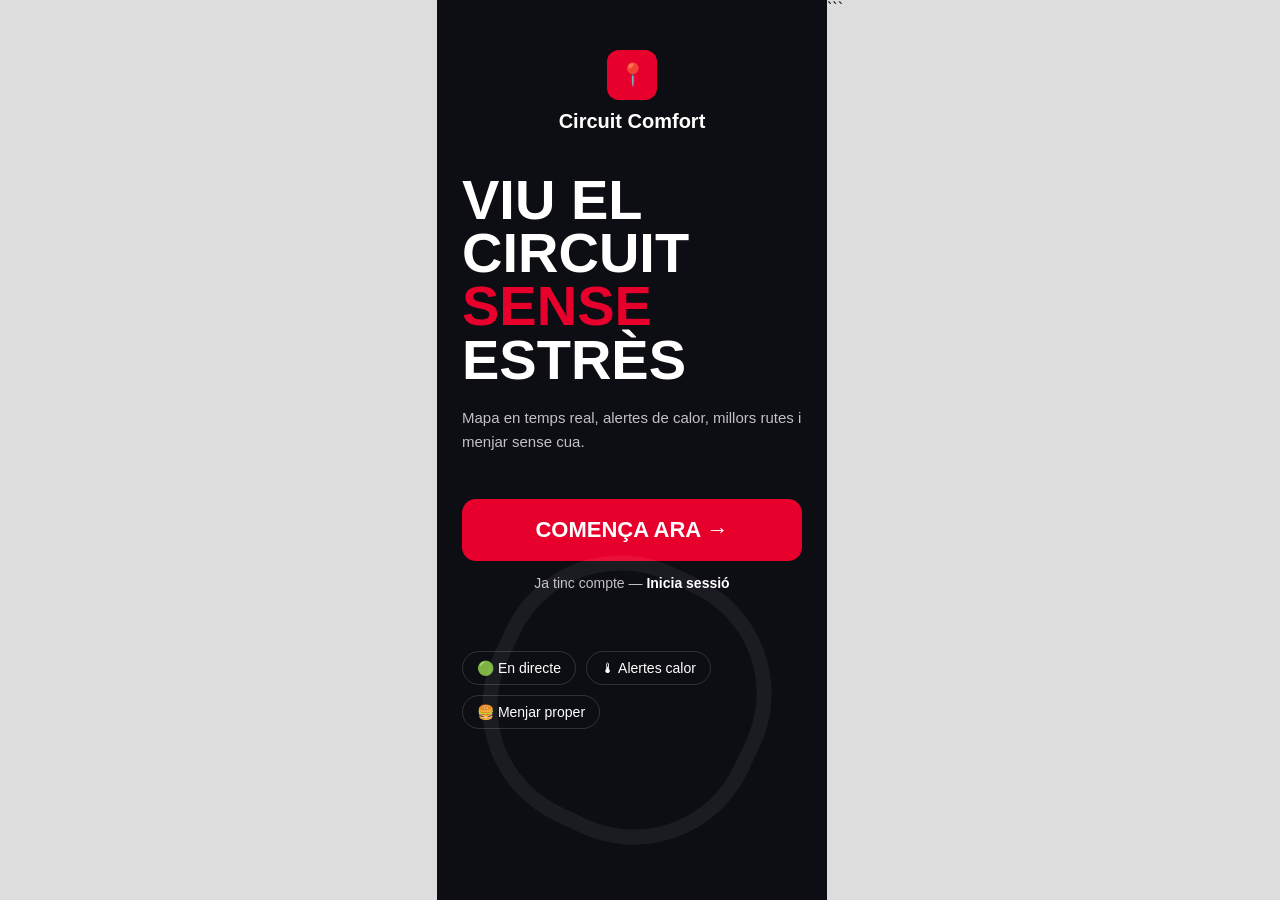
==== index.html @ 2b1215e1 "Estructura de carpetes" ====
<!DOCTYPE html>
<html lang="ca">
<head>
<meta charset="UTF-8">
<meta name="viewport" content="width=device-width, initial-scale=1.0">
<title>Circuit Comfort</title>
<link rel="stylesheet" href="css/style.css">
</head>

<body>

<main class="mobile-frame">

<div class="track-shape"></div>

<header class="top-brand">
    <div class="brand-icon">📍</div>
    <h1 class="brand-name">Circuit Comfort</h1>
</header>

<section class="hero">
    <h2 class="hero-title">
        VIU EL <br>
        CIRCUIT <br>
        <span>SENSE</span><br>
        ESTRÈS
    </h2>

    <p class="hero-subtitle">
        Mapa en temps real, alertes de calor,
        millors rutes i menjar sense cua.
    </p>
</section>

<section class="cta-area">
    <button id="startButton" class="cta-button">
        COMENÇA ARA →
    </button>

    <p class="login-text">
        Ja tinc compte —
        <a href="pages/login.html">Inicia sessió</a>
    </p>
</section>

<section class="chips">
    <div class="chip">🟢 En directe</div>
    <div class="chip">🌡 Alertes calor</div>
    <div class="chip">🍔 Menjar proper</div>
</section>

</main>

<script src="js/main.js"></script>
</body>
</html>
```
---- css/style.css ----
:root{
    --black:#0D0D14;
    --red:#E8002D;
    --white:#FFFFFF;
    --gray:rgba(255,255,255,.75);
}

*{
    margin:0;
    padding:0;
    box-sizing:border-box;
}

body{
    font-family:Arial, Helvetica, sans-serif;
    background:#ddd;
    display:flex;
    justify-content:center;
}

.mobile-frame{
    width:390px;
    min-height:100vh;
    background:var(--black);
    color:var(--white);
    padding:30px 25px;
    position:relative;
    overflow:hidden;
}

.track-shape{
    position:absolute;
    width:280px;
    height:280px;
    border:15px solid rgba(255,255,255,.06);
    border-radius:45%;
    bottom:60px;
    left:50px;
    transform:rotate(25deg);
}

.top-brand{
    text-align:center;
    margin-top:20px;
}

.brand-icon{
    width:50px;
    height:50px;
    margin:auto;
    border-radius:12px;
    background:var(--red);
    display:flex;
    align-items:center;
    justify-content:center;
    font-size:22px;
}

.brand-name{
    margin-top:10px;
    font-size:20px;
    font-weight:bold;
}

.hero{
    margin-top:40px;
}

.hero-title{
    font-size:56px;
    font-weight:900;
    line-height:.95;
}

.hero-title span{
    color:var(--red);
}

.hero-subtitle{
    margin-top:20px;
    color:var(--gray);
    line-height:1.6;
    font-size:15px;
}

.cta-area{
    margin-top:45px;
}

.cta-button{
    width:100%;
    padding:18px;
    border:none;
    border-radius:14px;
    background:var(--red);
    color:var(--white);
    font-size:22px;
    font-weight:bold;
    cursor:pointer;
}

.login-text{
    text-align:center;
    margin-top:14px;
    font-size:14px;
    color:var(--gray);
}

.login-text a{
    color:var(--white);
    text-decoration:none;
    font-weight:bold;
}

.chips{
    margin-top:60px;
    display:flex;
    flex-wrap:wrap;
    gap:10px;
}

.chip{
    border:1px solid rgba(255,255,255,.15);
    padding:8px 14px;
    border-radius:30px;
    font-size:14px;
}

.input{ 
    width:100%; 
    padding:15px; 
    border:none; 
    border-radius:12px; 
    background:#1a1a24; 
    color:white; 
    font-size:15px; }
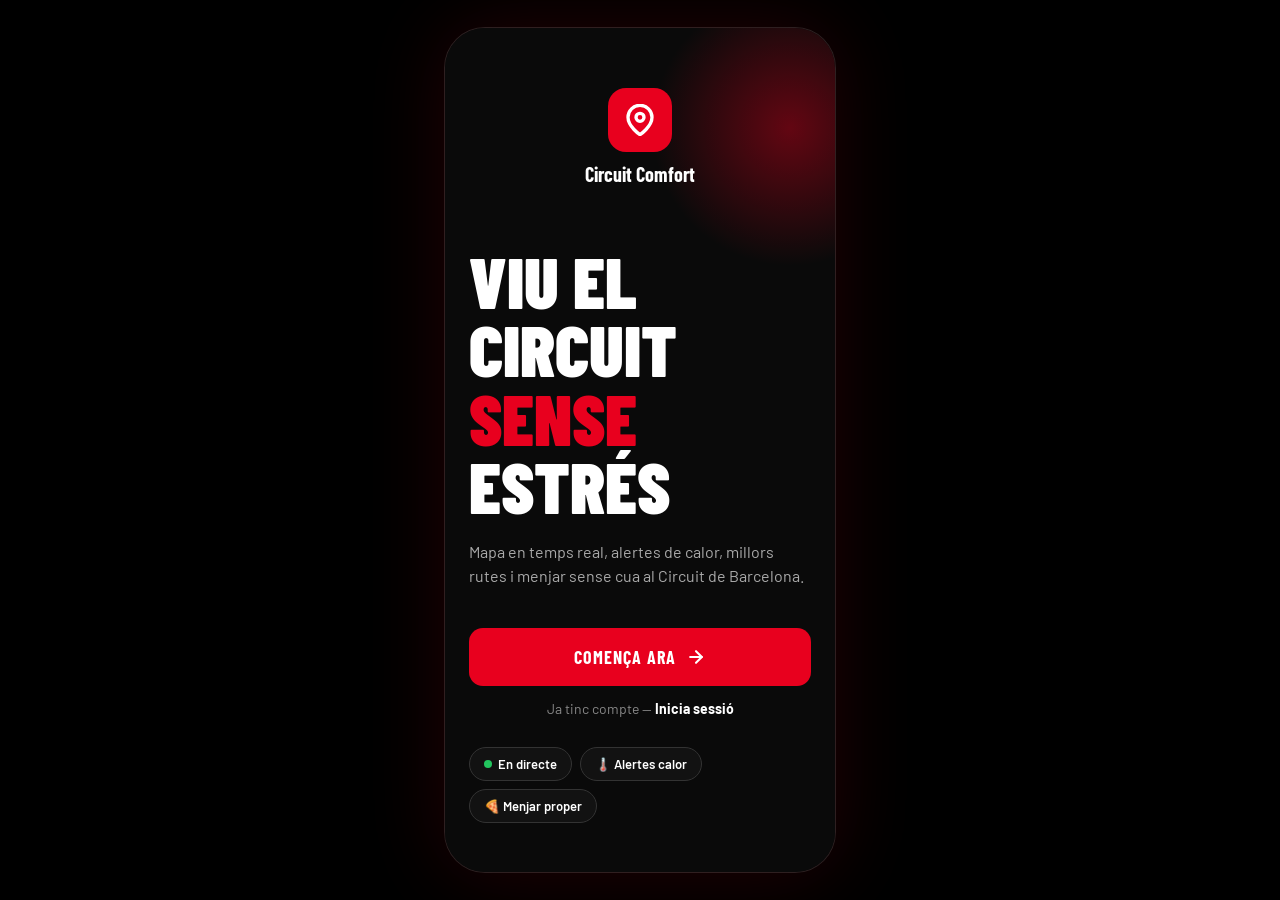
==== commit ff5ce199: "treball mitj fet" ====
--- a/index.html
+++ b/index.html
@@ -2,56 +2,1386 @@
 <html lang="ca">
 <head>
 <meta charset="UTF-8">
-<meta name="viewport" content="width=device-width, initial-scale=1.0">
+<meta name="viewport" content="width=device-width, initial-scale=1.0, maximum-scale=1.0">
 <title>Circuit Comfort</title>
-<link rel="stylesheet" href="css/style.css">
+<link href="https://fonts.googleapis.com/css2?family=Barlow+Condensed:wght@400;700;900&family=Barlow:wght@400;500;600;700&display=swap" rel="stylesheet">
+<style>
+  :root {
+    --red: #E8001E;
+    --red-dark: #B50018;
+    --bg: #0A0A0A;
+    --bg2: #111111;
+    --bg3: #1A1A1A;
+    --bg4: #222222;
+    --text: #FFFFFF;
+    --text-muted: #888888;
+    --text-dim: #555;
+    --green: #22C55E;
+    --orange: #F97316;
+    --yellow: #EAB308;
+    --border: #2A2A2A;
+  }
+
+  * { margin: 0; padding: 0; box-sizing: border-box; -webkit-tap-highlight-color: transparent; }
+
+  body {
+    background: #000;
+    font-family: 'Barlow', sans-serif;
+    color: var(--text);
+    min-height: 100vh;
+    display: flex;
+    justify-content: center;
+    align-items: center;
+  }
+
+  .phone {
+    width: 390px;
+    height: 844px;
+    background: var(--bg);
+    position: relative;
+    overflow: hidden;
+    border-radius: 40px;
+    box-shadow: 0 0 80px rgba(232,0,30,0.15), 0 0 0 1px #222;
+  }
+
+  /* SCREENS */
+  .screen {
+    position: absolute;
+    inset: 0;
+    overflow-y: auto;
+    overflow-x: hidden;
+    display: none;
+    flex-direction: column;
+    scrollbar-width: none;
+    -ms-overflow-style: none;
+  }
+  .screen::-webkit-scrollbar { display: none; }
+  .screen.active { display: flex; }
+
+  /* GLOW BG */
+  .glow-bg {
+    position: absolute;
+    top: -100px;
+    left: 50%;
+    transform: translateX(-50%);
+    width: 300px;
+    height: 300px;
+    background: radial-gradient(circle, rgba(232,0,30,0.35) 0%, transparent 70%);
+    pointer-events: none;
+    z-index: 0;
+  }
+
+  /* BOTTOM NAV */
+  .bottom-nav {
+    position: absolute;
+    bottom: 0;
+    left: 0;
+    right: 0;
+    height: 72px;
+    background: #111;
+    border-top: 1px solid var(--border);
+    display: flex;
+    align-items: center;
+    justify-content: space-around;
+    padding-bottom: 8px;
+    z-index: 100;
+  }
+
+  .nav-item {
+    display: flex;
+    flex-direction: column;
+    align-items: center;
+    gap: 4px;
+    cursor: pointer;
+    opacity: 0.5;
+    transition: opacity 0.2s;
+    padding: 8px 12px;
+    border: none;
+    background: none;
+    color: var(--text);
+  }
+  .nav-item.active { opacity: 1; color: var(--red); }
+  .nav-item span { font-size: 10px; font-weight: 600; letter-spacing: 0.5px; text-transform: uppercase; }
+  .nav-item svg { width: 22px; height: 22px; }
+
+  /* LOGO */
+  .logo-bar {
+    display: flex;
+    align-items: center;
+    gap: 10px;
+    padding: 20px 20px 10px;
+    position: relative;
+    z-index: 1;
+  }
+  .logo-icon {
+    width: 42px;
+    height: 42px;
+    background: var(--red);
+    border-radius: 12px;
+    display: flex;
+    align-items: center;
+    justify-content: center;
+    flex-shrink: 0;
+  }
+  .logo-text { font-family: 'Barlow Condensed', sans-serif; font-size: 22px; font-weight: 700; }
+
+  /* BUTTONS */
+  .btn-primary {
+    width: 100%;
+    padding: 18px;
+    background: var(--red);
+    color: white;
+    border: none;
+    border-radius: 14px;
+    font-family: 'Barlow Condensed', sans-serif;
+    font-size: 18px;
+    font-weight: 700;
+    letter-spacing: 1px;
+    cursor: pointer;
+    display: flex;
+    align-items: center;
+    justify-content: center;
+    gap: 10px;
+    transition: background 0.2s, transform 0.1s;
+  }
+  .btn-primary:active { background: var(--red-dark); transform: scale(0.98); }
+
+  .btn-secondary {
+    width: 100%;
+    padding: 16px;
+    background: transparent;
+    color: white;
+    border: 1.5px solid #333;
+    border-radius: 14px;
+    font-family: 'Barlow Condensed', sans-serif;
+    font-size: 18px;
+    font-weight: 700;
+    letter-spacing: 1px;
+    cursor: pointer;
+    transition: border-color 0.2s;
+  }
+
+  .btn-outline-red {
+    padding: 12px 20px;
+    background: transparent;
+    color: var(--red);
+    border: 1.5px solid var(--red);
+    border-radius: 30px;
+    font-size: 13px;
+    font-weight: 700;
+    letter-spacing: 0.5px;
+    cursor: pointer;
+    text-transform: uppercase;
+  }
+
+  /* INPUTS */
+  .input-group { margin-bottom: 14px; }
+  .input-label { font-size: 11px; font-weight: 600; color: var(--text-muted); letter-spacing: 1px; text-transform: uppercase; margin-bottom: 6px; }
+  .input-field {
+    width: 100%;
+    padding: 14px 16px;
+    background: var(--bg3);
+    border: 1.5px solid var(--border);
+    border-radius: 12px;
+    color: white;
+    font-size: 16px;
+    font-family: 'Barlow', sans-serif;
+    outline: none;
+    transition: border-color 0.2s;
+  }
+  .input-field:focus { border-color: var(--red); }
+
+  /* CARDS */
+  .card {
+    background: var(--bg3);
+    border-radius: 16px;
+    padding: 16px;
+    border: 1px solid var(--border);
+  }
+
+  /* =====================================
+     SCREEN 1 - LANDING
+  ===================================== */
+  #s1 { background: var(--bg); }
+  #s1 .glow-bg { background: radial-gradient(circle, rgba(232,0,30,0.4) 0%, transparent 65%); top: -50px; }
+
+  .s1-logo {
+    width: 64px;
+    height: 64px;
+    background: var(--red);
+    border-radius: 18px;
+    display: flex;
+    align-items: center;
+    justify-content: center;
+    margin: 0 auto 10px;
+  }
+  .s1-brand { font-family: 'Barlow Condensed', sans-serif; font-size: 20px; font-weight: 700; text-align: center; margin-bottom: 40px; }
+
+  .s1-hero {
+    padding: 0 24px;
+    position: relative;
+    z-index: 1;
+  }
+  .s1-headline {
+    font-family: 'Barlow Condensed', sans-serif;
+    font-size: 72px;
+    font-weight: 900;
+    line-height: 0.95;
+    text-transform: uppercase;
+    margin-bottom: 20px;
+  }
+  .s1-headline .accent { color: var(--red); }
+  .s1-sub { font-size: 16px; color: #aaa; line-height: 1.5; margin-bottom: 40px; }
+
+  .s1-cta { padding: 0 24px 30px; position: relative; z-index: 1; }
+  .s1-login { text-align: center; margin-top: 14px; color: #888; font-size: 14px; }
+  .s1-login span { color: white; font-weight: 700; cursor: pointer; }
+
+  .s1-chips { display: flex; gap: 8px; flex-wrap: wrap; padding: 0 24px 30px; position: relative; z-index: 1; }
+  .chip {
+    padding: 8px 14px;
+    border: 1.5px solid #333;
+    border-radius: 30px;
+    font-size: 13px;
+    font-weight: 600;
+    display: flex;
+    align-items: center;
+    gap: 6px;
+    cursor: pointer;
+    transition: border-color 0.2s;
+    background: rgba(255,255,255,0.03);
+  }
+  .chip .dot { width: 8px; height: 8px; border-radius: 50%; background: var(--green); }
+
+  .s1-top { display: flex; flex-direction: column; align-items: center; padding: 60px 24px 20px; position: relative; z-index: 1; }
+
+  /* =====================================
+     SCREEN 2 - LOGIN
+  ===================================== */
+  #s2 .section-label {
+    font-size: 11px;
+    letter-spacing: 2px;
+    font-weight: 600;
+    color: var(--text-muted);
+    text-transform: uppercase;
+    margin-bottom: 8px;
+  }
+  .s2-content {
+    padding: 30px 24px;
+    flex: 1;
+    position: relative;
+    z-index: 1;
+    display: flex;
+    flex-direction: column;
+    justify-content: center;
+  }
+  .s2-title { font-family: 'Barlow Condensed', sans-serif; font-size: 40px; font-weight: 900; margin-bottom: 30px; }
+
+  /* =====================================
+     SCREEN 3 - REGISTRO
+  ===================================== */
+  .s3-content { padding: 20px 24px; flex: 1; position: relative; z-index: 1; }
+  .s3-title { font-family: 'Barlow Condensed', sans-serif; font-size: 38px; font-weight: 900; line-height: 1; margin-bottom: 4px; }
+  .s3-sub { color: #888; font-size: 14px; margin-bottom: 24px; }
+
+  .role-selector { display: flex; gap: 8px; margin-bottom: 24px; overflow-x: auto; padding-bottom: 4px; }
+  .role-chip {
+    padding: 8px 16px;
+    border: 1.5px solid #333;
+    border-radius: 30px;
+    font-size: 13px;
+    font-weight: 700;
+    white-space: nowrap;
+    cursor: pointer;
+    transition: all 0.2s;
+    background: transparent;
+    color: white;
+  }
+  .role-chip.active { background: var(--red); border-color: var(--red); }
+
+  /* =====================================
+     SCREEN 4 - CIRCUIT MAP
+  ===================================== */
+  .main-content { padding: 16px 16px 80px; flex: 1; position: relative; z-index: 1; }
+
+  .search-row { display: flex; gap: 8px; margin-bottom: 16px; }
+  .search-input {
+    flex: 1;
+    padding: 12px 16px;
+    background: var(--bg3);
+    border: 1.5px solid var(--border);
+    border-radius: 12px;
+    color: white;
+    font-size: 15px;
+    font-family: 'Barlow', sans-serif;
+    outline: none;
+  }
+  .btn-go {
+    padding: 12px 20px;
+    background: var(--red);
+    color: white;
+    border: none;
+    border-radius: 12px;
+    font-family: 'Barlow Condensed', sans-serif;
+    font-size: 16px;
+    font-weight: 700;
+    letter-spacing: 1px;
+    cursor: pointer;
+  }
+
+  /* MAP SVG */
+  .map-container {
+    background: #0D1117;
+    border-radius: 16px;
+    padding: 16px;
+    margin-bottom: 12px;
+    border: 1px solid var(--border);
+    position: relative;
+    overflow: hidden;
+  }
+
+  .filter-row { display: flex; gap: 8px; margin-bottom: 14px; overflow-x: auto; padding-bottom: 4px; }
+  .filter-chip {
+    padding: 8px 14px;
+    border: 1.5px solid #333;
+    border-radius: 30px;
+    font-size: 12px;
+    font-weight: 700;
+    white-space: nowrap;
+    cursor: pointer;
+    transition: all 0.2s;
+    background: transparent;
+    color: white;
+    display: flex;
+    align-items: center;
+    gap: 5px;
+  }
+  .filter-chip.active { background: var(--red); border-color: var(--red); }
+
+  .stats-row { display: grid; grid-template-columns: 1fr 1fr 1fr; gap: 8px; margin-bottom: 14px; }
+  .stat-card {
+    background: var(--bg3);
+    border: 1px solid var(--border);
+    border-radius: 14px;
+    padding: 14px 12px;
+  }
+  .stat-label { font-size: 10px; font-weight: 700; letter-spacing: 1px; color: #666; text-transform: uppercase; margin-bottom: 4px; }
+  .stat-value { font-family: 'Barlow Condensed', sans-serif; font-size: 28px; font-weight: 900; }
+  .stat-value.red { color: var(--red); }
+
+  .route-card {
+    background: var(--bg3);
+    border: 1px solid var(--border);
+    border-radius: 16px;
+    padding: 16px;
+    margin-bottom: 10px;
+  }
+  .route-label { font-size: 11px; font-weight: 700; color: var(--red); letter-spacing: 1px; text-transform: uppercase; margin-bottom: 6px; }
+  .route-time { font-family: 'Barlow Condensed', sans-serif; font-size: 36px; font-weight: 900; }
+  .route-time span { font-size: 18px; font-weight: 400; color: #aaa; }
+  .route-meta { display: flex; gap: 20px; margin-top: 10px; }
+  .route-meta-item { }
+  .route-meta-label { font-size: 10px; letter-spacing: 1px; color: #666; text-transform: uppercase; }
+  .route-meta-value { font-size: 15px; font-weight: 700; }
+  .route-meta-value.green { color: var(--green); }
+
+  .poi-card {
+    background: var(--bg3);
+    border: 1px solid var(--border);
+    border-radius: 14px;
+    padding: 14px;
+    margin-bottom: 8px;
+    display: flex;
+    align-items: center;
+    gap: 14px;
+  }
+  .poi-icon {
+    width: 44px;
+    height: 44px;
+    background: rgba(232,0,30,0.15);
+    border-radius: 12px;
+    display: flex;
+    align-items: center;
+    justify-content: center;
+    flex-shrink: 0;
+    font-size: 20px;
+  }
+  .poi-info { flex: 1; }
+  .poi-name { font-size: 15px; font-weight: 700; }
+  .poi-meta { font-size: 12px; color: #888; margin-top: 2px; }
+
+  /* =====================================
+     SCREEN 5 - TRANSPORT
+  ===================================== */
+  .section-title { font-family: 'Barlow Condensed', sans-serif; font-size: 22px; font-weight: 900; letter-spacing: 1px; text-transform: uppercase; text-align: center; margin-bottom: 16px; color: white; }
+
+  .map-placeholder {
+    background: #1a1f2e;
+    border-radius: 16px;
+    height: 180px;
+    margin-bottom: 12px;
+    overflow: hidden;
+    position: relative;
+    border: 1px solid var(--border);
+  }
+
+  .transport-section-title {
+    font-size: 13px;
+    font-weight: 800;
+    letter-spacing: 2px;
+    text-transform: uppercase;
+    color: white;
+    margin-bottom: 10px;
+    display: flex;
+    align-items: center;
+    justify-content: space-between;
+  }
+  .live-badge {
+    background: var(--red);
+    color: white;
+    font-size: 11px;
+    font-weight: 800;
+    padding: 3px 8px;
+    border-radius: 6px;
+    letter-spacing: 1px;
+  }
+
+  .transport-card {
+    background: var(--bg3);
+    border: 1px solid var(--border);
+    border-radius: 14px;
+    padding: 16px;
+    margin-bottom: 8px;
+    display: flex;
+    align-items: center;
+    gap: 14px;
+    cursor: pointer;
+  }
+  .transport-icon {
+    width: 46px;
+    height: 46px;
+    background: var(--red);
+    border-radius: 12px;
+    display: flex;
+    align-items: center;
+    justify-content: center;
+    flex-shrink: 0;
+    font-size: 20px;
+  }
+  .transport-info { flex: 1; }
+  .transport-name { font-size: 14px; font-weight: 800; letter-spacing: 0.5px; text-transform: uppercase; }
+  .transport-detail { font-size: 13px; color: #888; margin-top: 2px; }
+  .transport-warning { font-size: 12px; color: var(--orange); font-weight: 600; margin-top: 4px; }
+  .transport-ok { font-size: 12px; color: var(--green); font-weight: 600; margin-top: 4px; }
+  .transport-time { font-size: 15px; font-weight: 800; text-align: right; }
+  .transport-arrow { color: #444; font-size: 18px; }
+
+  .parking-card {
+    background: var(--bg3);
+    border: 1px solid var(--border);
+    border-radius: 14px;
+    padding: 16px;
+    display: flex;
+    align-items: center;
+    gap: 14px;
+  }
+  .parking-icon {
+    width: 46px;
+    height: 46px;
+    background: var(--bg4);
+    border-radius: 12px;
+    display: flex;
+    align-items: center;
+    justify-content: center;
+    font-size: 20px;
+    flex-shrink: 0;
+  }
+  .parking-percent { font-size: 20px; font-weight: 900; color: var(--red); }
+
+  /* =====================================
+     SCREEN 6 - ALERTES
+  ===================================== */
+  .alert-hero {
+    margin: 16px 16px 12px;
+    border-radius: 20px;
+    overflow: hidden;
+    position: relative;
+  }
+  .alert-hero-bg {
+    background: linear-gradient(135deg, #8B0000, var(--red), #FF4444);
+    padding: 20px;
+    position: relative;
+  }
+  .alert-badge {
+    position: absolute;
+    top: 14px;
+    right: 14px;
+    background: rgba(0,0,0,0.4);
+    border: 1.5px solid rgba(255,255,255,0.3);
+    border-radius: 8px;
+    padding: 5px 10px;
+    font-size: 11px;
+    font-weight: 800;
+    letter-spacing: 1px;
+    display: flex;
+    align-items: center;
+    gap: 5px;
+  }
+  .alert-mini-label { font-size: 10px; letter-spacing: 2px; text-transform: uppercase; font-weight: 700; opacity: 0.8; margin-bottom: 8px; }
+  .alert-title { font-family: 'Barlow Condensed', sans-serif; font-size: 38px; font-weight: 900; line-height: 1; margin-bottom: 12px; }
+  .alert-desc { font-size: 14px; opacity: 0.9; line-height: 1.5; margin-bottom: 16px; }
+  .alert-buttons { display: flex; flex-direction: column; gap: 8px; }
+  .alert-btn-white {
+    width: 100%;
+    padding: 14px;
+    background: white;
+    color: var(--red);
+    border: none;
+    border-radius: 12px;
+    font-family: 'Barlow Condensed', sans-serif;
+    font-size: 15px;
+    font-weight: 800;
+    letter-spacing: 1px;
+    cursor: pointer;
+    text-transform: uppercase;
+  }
+  .alert-btn-dark {
+    width: 100%;
+    padding: 14px;
+    background: rgba(0,0,0,0.3);
+    color: white;
+    border: 1.5px solid rgba(255,255,255,0.3);
+    border-radius: 12px;
+    font-family: 'Barlow Condensed', sans-serif;
+    font-size: 15px;
+    font-weight: 800;
+    letter-spacing: 1px;
+    cursor: pointer;
+    text-transform: uppercase;
+  }
+
+  .hydration-card {
+    background: var(--bg3);
+    border: 1px solid var(--border);
+    border-radius: 16px;
+    padding: 18px;
+    margin: 0 16px 12px;
+  }
+  .hydration-header { display: flex; align-items: center; gap: 12px; margin-bottom: 16px; }
+  .hydration-icon { width: 42px; height: 42px; background: rgba(232,0,30,0.15); border-radius: 12px; display: flex; align-items: center; justify-content: center; font-size: 20px; }
+  .hydration-title { font-size: 14px; font-weight: 800; letter-spacing: 1px; text-transform: uppercase; }
+  .hydration-goal { font-size: 12px; color: #888; }
+  .hydration-value { font-family: 'Barlow Condensed', sans-serif; margin-bottom: 10px; }
+  .hydration-value .big { font-size: 48px; font-weight: 900; }
+  .hydration-value .small { font-size: 22px; color: #666; }
+  .hydration-value .pct { font-size: 16px; font-weight: 700; color: var(--red); float: right; margin-top: 16px; }
+  .progress-bar { height: 8px; background: #2A2A2A; border-radius: 4px; overflow: hidden; margin-bottom: 14px; }
+  .progress-fill { height: 100%; background: var(--red); border-radius: 4px; width: 48%; }
+
+  .health-grid { display: grid; grid-template-columns: 1fr 1fr; gap: 8px; margin: 0 16px 80px; }
+  .health-card {
+    background: var(--bg3);
+    border: 1px solid var(--border);
+    border-radius: 14px;
+    padding: 16px;
+  }
+  .health-card-title { font-size: 12px; font-weight: 800; letter-spacing: 1px; text-transform: uppercase; margin-bottom: 6px; }
+  .health-card-desc { font-size: 12px; color: #888; line-height: 1.4; }
+
+  .mini-label { font-size: 11px; font-weight: 700; letter-spacing: 2px; color: #666; text-transform: uppercase; margin: 0 16px 10px; }
+
+  /* =====================================
+     SCREEN 7 - MENJAR
+  ===================================== */
+  .search-bar {
+    display: flex;
+    align-items: center;
+    gap: 10px;
+    background: var(--bg3);
+    border: 1.5px solid var(--border);
+    border-radius: 14px;
+    padding: 12px 16px;
+    margin-bottom: 12px;
+    cursor: text;
+  }
+  .search-bar input {
+    flex: 1;
+    background: none;
+    border: none;
+    color: white;
+    font-size: 15px;
+    font-family: 'Barlow', sans-serif;
+    outline: none;
+  }
+  .search-bar input::placeholder { color: #555; }
+
+  .best-option-card {
+    background: var(--bg3);
+    border: 1.5px solid var(--red);
+    border-radius: 16px;
+    padding: 14px;
+    margin-bottom: 12px;
+    cursor: pointer;
+  }
+  .best-label { font-size: 11px; font-weight: 800; color: var(--red); letter-spacing: 1px; display: flex; align-items: center; gap: 6px; margin-bottom: 12px; }
+  .best-content { display: flex; gap: 14px; align-items: center; }
+  .best-img {
+    width: 72px;
+    height: 72px;
+    border-radius: 12px;
+    object-fit: cover;
+    background: linear-gradient(135deg, #8B4513, #D2691E);
+    display: flex;
+    align-items: center;
+    justify-content: center;
+    font-size: 32px;
+    flex-shrink: 0;
+  }
+  .best-info { }
+  .best-name { font-size: 18px; font-weight: 700; margin-bottom: 6px; }
+  .best-queue { font-size: 13px; color: var(--green); font-weight: 600; display: flex; align-items: center; gap: 5px; }
+  .best-route { font-size: 12px; color: #888; margin-top: 4px; }
+
+  .food-card {
+    background: var(--bg3);
+    border: 1px solid var(--border);
+    border-radius: 14px;
+    padding: 14px;
+    margin-bottom: 8px;
+    display: flex;
+    align-items: center;
+    gap: 14px;
+    cursor: pointer;
+  }
+  .food-img {
+    width: 60px;
+    height: 60px;
+    border-radius: 10px;
+    background: var(--bg4);
+    display: flex;
+    align-items: center;
+    justify-content: center;
+    font-size: 28px;
+    flex-shrink: 0;
+  }
+  .food-info { flex: 1; }
+  .food-name { font-size: 15px; font-weight: 700; }
+  .food-location { font-size: 12px; color: #888; margin-top: 2px; }
+  .food-icons { display: flex; gap: 4px; margin-top: 4px; font-size: 14px; }
+  .food-time { font-size: 18px; font-weight: 800; color: var(--green); flex-shrink: 0; }
+  .food-time.slow { color: var(--orange); }
+
+  /* =====================================
+     SCREEN 8 - PERFIL
+  ===================================== */
+  .profile-header { display: flex; flex-direction: column; align-items: center; padding: 30px 24px 24px; position: relative; z-index: 1; }
+  .profile-avatar {
+    width: 80px;
+    height: 80px;
+    background: var(--bg3);
+    border-radius: 20px;
+    display: flex;
+    align-items: center;
+    justify-content: center;
+    margin-bottom: 14px;
+    border: 2px solid var(--border);
+    font-size: 36px;
+    overflow: hidden;
+  }
+  .profile-name { font-family: 'Barlow Condensed', sans-serif; font-size: 36px; font-weight: 900; }
+  .profile-event { font-size: 14px; color: #888; }
+
+  .checklist-header {
+    padding: 0 16px 12px;
+    position: relative;
+    z-index: 1;
+  }
+  .checklist-title { font-size: 12px; font-weight: 800; letter-spacing: 2px; text-transform: uppercase; color: white; margin-bottom: 8px; display: flex; justify-content: space-between; align-items: center; }
+  .checklist-count { color: var(--red); }
+  .checklist-progress { height: 4px; background: #2A2A2A; border-radius: 2px; overflow: hidden; }
+  .checklist-fill { height: 100%; background: var(--red); border-radius: 2px; transition: width 0.3s; }
+
+  .checklist-items { padding: 0 16px; position: relative; z-index: 1; }
+  .check-item {
+    background: var(--bg3);
+    border: 1px solid var(--border);
+    border-radius: 14px;
+    padding: 16px;
+    margin-bottom: 8px;
+    display: flex;
+    align-items: center;
+    gap: 14px;
+    cursor: pointer;
+    transition: border-color 0.2s;
+  }
+  .check-item.checked { border-color: #2A3A2A; }
+  .checkbox {
+    width: 26px;
+    height: 26px;
+    border: 2px solid #444;
+    border-radius: 8px;
+    display: flex;
+    align-items: center;
+    justify-content: center;
+    flex-shrink: 0;
+    transition: all 0.2s;
+  }
+  .checkbox.checked { background: var(--red); border-color: var(--red); }
+  .check-label { flex: 1; font-size: 16px; font-weight: 500; }
+  .check-label.checked { color: #888; text-decoration: line-through; }
+  .check-icon { font-size: 20px; opacity: 0.4; }
+
+  .logout-btn {
+    margin: 20px 16px;
+    padding: 14px;
+    background: transparent;
+    border: 2px solid #333;
+    border-radius: 12px;
+    color: white;
+    font-family: 'Barlow Condensed', sans-serif;
+    font-size: 16px;
+    font-weight: 700;
+    letter-spacing: 1px;
+    cursor: pointer;
+    display: flex;
+    align-items: center;
+    justify-content: center;
+    gap: 8px;
+    transition: border-color 0.2s;
+    width: calc(100% - 32px);
+  }
+  .logout-btn:hover { border-color: var(--red); }
+
+  /* Animation */
+  @keyframes fadeIn {
+    from { opacity: 0; transform: translateY(10px); }
+    to { opacity: 1; transform: translateY(0); }
+  }
+  .screen.active > * { animation: fadeIn 0.25s ease forwards; }
+
+  /* Track SVG */
+  .track-svg { width: 100%; }
+
+  /* Map road lines */
+  .road { stroke: #3A3A3A; stroke-width: 8; fill: none; stroke-linecap: round; }
+  .road-highlight { stroke: var(--red); stroke-width: 3; fill: none; stroke-dasharray: 8 5; opacity: 0.7; }
+
+</style>
 </head>
-
 <body>
-
-<main class="mobile-frame">
-
-<div class="track-shape"></div>
-
-<header class="top-brand">
-    <div class="brand-icon">📍</div>
-    <h1 class="brand-name">Circuit Comfort</h1>
-</header>
-
-<section class="hero">
-    <h2 class="hero-title">
-        VIU EL <br>
-        CIRCUIT <br>
-        <span>SENSE</span><br>
-        ESTRÈS
-    </h2>
-
-    <p class="hero-subtitle">
-        Mapa en temps real, alertes de calor,
-        millors rutes i menjar sense cua.
-    </p>
-</section>
-
-<section class="cta-area">
-    <button id="startButton" class="cta-button">
-        COMENÇA ARA →
+<div class="phone">
+
+  <!-- ===== SCREEN 1: LANDING ===== -->
+  <div id="s1" class="screen active">
+    <div class="glow-bg"></div>
+    <div class="s1-top">
+      <div class="s1-logo">
+        <svg width="32" height="32" viewBox="0 0 24 24" fill="none" stroke="white" stroke-width="2.5" stroke-linecap="round" stroke-linejoin="round"><path d="M21 10c0 7-9 13-9 13s-9-6-9-13a9 9 0 0 1 18 0z"/><circle cx="12" cy="10" r="3"/></svg>
+      </div>
+      <div class="s1-brand">Circuit Comfort</div>
+    </div>
+    <div class="s1-hero">
+      <div class="s1-headline">
+        VIU EL<br>CIRCUIT<br><span class="accent">SENSE</span><br>ESTRÉS
+      </div>
+      <div class="s1-sub">Mapa en temps real, alertes de calor, millors rutes i menjar sense cua al Circuit de Barcelona.</div>
+    </div>
+    <div class="s1-cta">
+      <button class="btn-primary" onclick="goTo('s2')">
+        COMENÇA ARA
+        <svg width="20" height="20" viewBox="0 0 24 24" fill="none" stroke="currentColor" stroke-width="2.5" stroke-linecap="round" stroke-linejoin="round"><line x1="5" y1="12" x2="19" y2="12"/><polyline points="12 5 19 12 12 19"/></svg>
+      </button>
+      <div class="s1-login">Ja tinc compte — <span onclick="goTo('s2')">Inicia sessió</span></div>
+    </div>
+    <div class="s1-chips">
+      <div class="chip"><span class="dot"></span>En directe</div>
+      <div class="chip">🌡️ Alertes calor</div>
+      <div class="chip">🍕 Menjar proper</div>
+    </div>
+  </div>
+
+  <!-- ===== SCREEN 2: LOGIN ===== -->
+  <div id="s2" class="screen">
+    <div class="glow-bg"></div>
+    <div class="logo-bar">
+      <div class="logo-icon"><svg width="20" height="20" viewBox="0 0 24 24" fill="none" stroke="white" stroke-width="2.5" stroke-linecap="round" stroke-linejoin="round"><path d="M21 10c0 7-9 13-9 13s-9-6-9-13a9 9 0 0 1 18 0z"/><circle cx="12" cy="10" r="3"/></svg></div>
+      <div class="logo-text">Circuit Comfort</div>
+    </div>
+    <div class="s2-content">
+      <div class="section-label">BENVINGUT DE NOU</div>
+      <div class="s2-title">INICIA<br>SESSIÓ</div>
+      <div style="color:#888;font-size:14px;margin-bottom:28px;">Accedeix al teu circuit personalitzat i reprèn on ho vas deixar.</div>
+      <div class="input-group">
+        <div class="input-label">CORREU ELECTRÒNIC</div>
+        <input class="input-field" type="email" value="marc@gmail.com" placeholder="correu@exemple.com">
+      </div>
+      <div class="input-group">
+        <div class="input-label">CONTRASENYA</div>
+        <input class="input-field" type="password" value="••••••••" placeholder="Contrasenya">
+      </div>
+      <div style="height:24px;"></div>
+      <button class="btn-primary" onclick="goTo('s4')">ENTRAR AL CIRCUIT</button>
+      <div class="s1-login" style="margin-top:16px;">No tens compte? — <span onclick="goTo('s3')">Registra't gratis</span></div>
+    </div>
+  </div>
+
+  <!-- ===== SCREEN 3: REGISTER ===== -->
+  <div id="s3" class="screen">
+    <div class="glow-bg"></div>
+    <div class="logo-bar">
+      <div class="logo-icon"><svg width="20" height="20" viewBox="0 0 24 24" fill="none" stroke="white" stroke-width="2.5" stroke-linecap="round" stroke-linejoin="round"><path d="M21 10c0 7-9 13-9 13s-9-6-9-13a9 9 0 0 1 18 0z"/><circle cx="12" cy="10" r="3"/></svg></div>
+      <div class="logo-text">Circuit Comfort</div>
+    </div>
+    <div class="s3-content">
+      <div class="section-label" style="font-size:10px;letter-spacing:2px;font-weight:600;color:#888;text-transform:uppercase;margin-bottom:6px;">COMPTE</div>
+      <div class="s3-title">CREA EL<br>TEU PERFIL</div>
+      <div class="s3-sub">Personalitza la teva experiència al circuit.</div>
+      <div class="role-selector">
+        <button class="role-chip active" onclick="selectRole(this)">Pilot</button>
+        <button class="role-chip" onclick="selectRole(this)">Bandera</button>
+        <button class="role-chip" onclick="selectRole(this)">Mecànic</button>
+        <button class="role-chip" onclick="selectRole(this)">Fan</button>
+      </div>
+      <div class="input-group">
+        <div class="input-label">NOM I COGNOM</div>
+        <input class="input-field" type="text" value="Marc Profumo" placeholder="Nom complet">
+      </div>
+      <div class="input-group">
+        <div class="input-label">CORREU ELECTRÒNIC</div>
+        <input class="input-field" type="email" value="marc@gmail.com" placeholder="correu@exemple.com">
+      </div>
+      <div class="input-group">
+        <div class="input-label">CONTRASENYA</div>
+        <input class="input-field" type="password" placeholder="Crea una contrasenya">
+      </div>
+      <div style="height:20px;"></div>
+      <button class="btn-primary" onclick="goTo('s4')">CONTINUAR</button>
+      <div class="s1-login" style="margin-top:14px;">Ja tinc compte — <span onclick="goTo('s2')">Inicia sessió</span></div>
+    </div>
+  </div>
+
+  <!-- ===== SCREEN 4: CIRCUIT MAP ===== -->
+  <div id="s4" class="screen">
+    <div class="glow-bg" style="opacity:0.3;"></div>
+    <div class="logo-bar">
+      <div class="logo-icon"><svg width="20" height="20" viewBox="0 0 24 24" fill="none" stroke="white" stroke-width="2.5" stroke-linecap="round" stroke-linejoin="round"><path d="M21 10c0 7-9 13-9 13s-9-6-9-13a9 9 0 0 1 18 0z"/><circle cx="12" cy="10" r="3"/></svg></div>
+      <div class="logo-text">Circuit Comfort</div>
+    </div>
+    <div class="main-content">
+      <div style="font-size:15px;color:#aaa;margin-bottom:12px;">Troba la teva tribuna...</div>
+      <div class="search-row">
+        <input class="search-input" type="text" placeholder="Tribuna G">
+        <button class="btn-go">ANAR</button>
+      </div>
+
+      <!-- MAP -->
+      <div class="map-container">
+        <svg viewBox="0 0 320 180" class="track-svg" xmlns="http://www.w3.org/2000/svg">
+          <!-- Background -->
+          <rect width="320" height="180" fill="#0D1117"/>
+          <!-- Track outline (Circuit de Barcelona) -->
+          <path d="M 40 130 Q 40 60 80 50 Q 120 40 160 45 Q 200 50 220 55 Q 250 60 260 75 Q 270 90 265 105 Q 260 120 245 125 Q 230 130 220 128 Q 200 125 185 130 Q 165 140 150 135 Q 135 130 120 128 Q 100 125 80 130 Q 60 135 40 130 Z" stroke="#E8001E" stroke-width="14" fill="none" opacity="0.15"/>
+          <path d="M 40 130 Q 40 60 80 50 Q 120 40 160 45 Q 200 50 220 55 Q 250 60 260 75 Q 270 90 265 105 Q 260 120 245 125 Q 230 130 220 128 Q 200 125 185 130 Q 165 140 150 135 Q 135 130 120 128 Q 100 125 80 130 Q 60 135 40 130 Z" stroke="#E8001E" stroke-width="4" fill="none"/>
+          <!-- Route dashed to G -->
+          <line x1="40" y1="130" x2="245" y2="125" stroke="#E8001E" stroke-width="2.5" stroke-dasharray="6 4" opacity="0.8"/>
+          <!-- POI Markers -->
+          <!-- Hydration -->
+          <circle cx="150" cy="42" r="12" fill="#1a4a6e" stroke="#4FB3E8" stroke-width="1.5"/>
+          <text x="150" y="47" text-anchor="middle" font-size="12" fill="white">💧</text>
+          <text x="150" y="32" text-anchor="middle" font-size="8" fill="#4FB3E8" font-weight="bold">Hidratació</text>
+          <!-- WC -->
+          <circle cx="248" cy="78" r="12" fill="#1a3a4a" stroke="#4ECDC4" stroke-width="1.5"/>
+          <text x="248" y="83" text-anchor="middle" font-size="11" fill="white">🚻</text>
+          <text x="265" y="70" text-anchor="middle" font-size="8" fill="#4ECDC4" font-weight="bold">WC</text>
+          <!-- Food truck -->
+          <circle cx="255" cy="125" r="12" fill="#2a2a1a" stroke="#F59E0B" stroke-width="1.5"/>
+          <text x="255" y="130" text-anchor="middle" font-size="11" fill="white">🍔</text>
+          <text x="255" y="148" text-anchor="middle" font-size="8" fill="#F59E0B" font-weight="bold">Food truck</text>
+          <!-- G marker -->
+          <circle cx="40" cy="130" r="13" fill="#E8001E"/>
+          <text x="40" y="135" text-anchor="middle" font-size="11" fill="white" font-weight="bold">G</text>
+        </svg>
+      </div>
+
+      <div class="filter-row">
+        <button class="filter-chip active" onclick="setFilter(this)">Tot</button>
+        <button class="filter-chip" onclick="setFilter(this)">💧 Fonts d'aigua</button>
+        <button class="filter-chip" onclick="setFilter(this)">🏥 Primers auxilis</button>
+        <button class="filter-chip" onclick="setFilter(this)">🚻 WC</button>
+      </div>
+
+      <div class="stats-row">
+        <div class="stat-card">
+          <div class="stat-label">Temperatura</div>
+          <div class="stat-value red">32°C</div>
+        </div>
+        <div class="stat-card">
+          <div class="stat-label">Afluència</div>
+          <div class="stat-value">48k</div>
+        </div>
+        <div class="stat-card">
+          <div class="stat-label">Index UV</div>
+          <div class="stat-value">9/11</div>
+        </div>
+      </div>
+
+      <div class="route-card">
+        <div class="route-label">RUTA MÉS RÀPIDA A TRIBUNA G</div>
+        <div style="display:flex;align-items:center;justify-content:space-between;">
+          <div class="route-time">12 <span>min caminant</span></div>
+          <svg width="24" height="24" fill="none" stroke="#E8001E" stroke-width="2" viewBox="0 0 24 24"><path d="M13 4v10l4-4m0 0-4-4M7 20v-6l-4 4m0 0 4 4"/></svg>
+        </div>
+        <div class="route-meta">
+          <div class="route-meta-item">
+            <div class="route-meta-label">Distància</div>
+            <div class="route-meta-value">850 m</div>
+          </div>
+          <div class="route-meta-item">
+            <div class="route-meta-label">Trànsit</div>
+            <div class="route-meta-value green">Fluït</div>
+          </div>
+        </div>
+      </div>
+
+      <div class="poi-card">
+        <div class="poi-icon">💧</div>
+        <div class="poi-info">
+          <div class="poi-name">Font de la Recta Principal</div>
+          <div class="poi-meta">🚶 2 min • 150m</div>
+        </div>
+        <button class="btn-go" style="padding:10px 14px;font-size:13px;">RUTA</button>
+      </div>
+
+      <div class="poi-card">
+        <div class="poi-icon">💧</div>
+        <div class="poi-info">
+          <div class="poi-name">Punt d'Hidratació T1</div>
+          <div class="poi-meta">🚶 5 min • 420m</div>
+        </div>
+        <button class="btn-go" style="padding:10px 14px;font-size:13px;">RUTA</button>
+      </div>
+    </div>
+
+    <!-- BOTTOM NAV -->
+    <div class="bottom-nav">
+      <button class="nav-item active" onclick="goTo('s4')">
+        <svg viewBox="0 0 24 24" fill="none" stroke="currentColor" stroke-width="2" stroke-linecap="round" stroke-linejoin="round"><path d="M3 9l9-7 9 7v11a2 2 0 0 1-2 2H5a2 2 0 0 1-2-2z"/><polyline points="9 22 9 12 15 12 15 22"/></svg>
+        <span>Circuit</span>
+      </button>
+      <button class="nav-item" onclick="goTo('s5')">
+        <svg viewBox="0 0 24 24" fill="none" stroke="currentColor" stroke-width="2" stroke-linecap="round" stroke-linejoin="round"><polygon points="3 11 22 2 13 21 11 13 3 11"/></svg>
+        <span>Transport</span>
+      </button>
+      <button class="nav-item" onclick="goTo('s6')">
+        <svg viewBox="0 0 24 24" fill="none" stroke="currentColor" stroke-width="2" stroke-linecap="round" stroke-linejoin="round"><path d="M10.29 3.86L1.82 18a2 2 0 0 0 1.71 3h16.94a2 2 0 0 0 1.71-3L13.71 3.86a2 2 0 0 0-3.42 0z"/><line x1="12" y1="9" x2="12" y2="13"/><line x1="12" y1="17" x2="12.01" y2="17"/></svg>
+        <span>Alertes</span>
+      </button>
+      <button class="nav-item" onclick="goTo('s7')">
+        <svg viewBox="0 0 24 24" fill="none" stroke="currentColor" stroke-width="2" stroke-linecap="round" stroke-linejoin="round"><path d="M3 11l19-9-9 19-2-8-8-2z"/></svg>
+        <span>Menjar</span>
+      </button>
+      <button class="nav-item" onclick="goTo('s8')">
+        <svg viewBox="0 0 24 24" fill="none" stroke="currentColor" stroke-width="2" stroke-linecap="round" stroke-linejoin="round"><path d="M20 21v-2a4 4 0 0 0-4-4H8a4 4 0 0 0-4 4v2"/><circle cx="12" cy="7" r="4"/></svg>
+        <span>Perfil</span>
+      </button>
+    </div>
+  </div>
+
+  <!-- ===== SCREEN 5: TRANSPORT ===== -->
+  <div id="s5" class="screen">
+    <div class="glow-bg" style="opacity:0.2;"></div>
+    <div class="logo-bar">
+      <div class="logo-icon"><svg width="20" height="20" viewBox="0 0 24 24" fill="none" stroke="white" stroke-width="2.5" stroke-linecap="round" stroke-linejoin="round"><path d="M21 10c0 7-9 13-9 13s-9-6-9-13a9 9 0 0 1 18 0z"/><circle cx="12" cy="10" r="3"/></svg></div>
+      <div class="logo-text">Circuit Comfort</div>
+    </div>
+    <div class="main-content">
+      <div class="section-title">COM ARRIBAR</div>
+
+      <!-- Mini map -->
+      <div class="map-placeholder">
+        <svg viewBox="0 0 370 180" width="100%" height="100%" xmlns="http://www.w3.org/2000/svg">
+          <rect width="370" height="180" fill="#1a1f2e"/>
+          <!-- Roads -->
+          <line x1="0" y1="90" x2="370" y2="90" stroke="#2A2F3E" stroke-width="20"/>
+          <line x1="185" y1="0" x2="185" y2="180" stroke="#2A2F3E" stroke-width="12"/>
+          <line x1="50" y1="0" x2="300" y2="180" stroke="#2A2F3E" stroke-width="8"/>
+          <!-- Route line -->
+          <line x1="80" y1="140" x2="250" y2="65" stroke="#E8001E" stroke-width="3" stroke-dasharray="8 5"/>
+          <!-- Points -->
+          <circle cx="80" cy="140" r="8" fill="#22C55E"/>
+          <circle cx="250" cy="65" r="10" fill="#E8001E"/>
+          <text x="250" y="52" text-anchor="middle" font-size="10" fill="white" font-weight="bold">Circuit BCN</text>
+          <!-- Road labels -->
+          <text x="185" y="108" text-anchor="middle" font-size="9" fill="#4A5568">AP-7</text>
+          <text x="100" y="85" text-anchor="middle" font-size="9" fill="#4A5568">C-17</text>
+        </svg>
+      </div>
+
+      <button class="btn-primary" style="margin-bottom:20px;">
+        <svg width="18" height="18" fill="none" stroke="currentColor" stroke-width="2" viewBox="0 0 24 24"><polygon points="3 11 22 2 13 21 11 13 3 11"/></svg>
+        RUTA MÉS RÀPIDA
+      </button>
+
+      <div class="transport-section-title">
+        Transport Públic
+        <span class="live-badge">LIVE</span>
+      </div>
+
+      <div class="transport-card">
+        <div class="transport-icon">🚆</div>
+        <div class="transport-info">
+          <div class="transport-name">Tren (R2 Nord)</div>
+          <div class="transport-detail">Destinació: Montmeló</div>
+          <div class="transport-warning">⚠️ Retards de 15 min</div>
+        </div>
+        <div>
+          <div class="transport-time">12 min</div>
+          <div class="transport-arrow">›</div>
+        </div>
+      </div>
+
+      <div class="transport-card" style="margin-bottom:20px;">
+        <div class="transport-icon">🚌</div>
+        <div class="transport-info">
+          <div class="transport-name">Bus (Sagalés)</div>
+          <div class="transport-detail">Servei especial Circuit</div>
+          <div class="transport-ok">● Cada 20 min (Fluid)</div>
+        </div>
+        <div>
+          <div class="transport-time">4 min</div>
+          <div class="transport-arrow">›</div>
+        </div>
+      </div>
+
+      <div class="transport-section-title">Vehicle Privat</div>
+
+      <div class="parking-card">
+        <div class="parking-icon">🚗</div>
+        <div style="flex:1;">
+          <div style="font-size:14px;font-weight:800;text-transform:uppercase;letter-spacing:0.5px;">Accés Pàrquing C</div>
+          <div style="font-size:12px;color:#888;margin-top:3px;">Via AP-7 / C-17</div>
+          <div style="font-size:12px;color:var(--orange);font-weight:600;margin-top:4px;">⚠️ Trànsit moderat</div>
+        </div>
+        <div style="text-align:right;">
+          <div style="font-size:11px;color:#888;">Plantes lliures</div>
+          <div class="parking-percent">82%</div>
+        </div>
+      </div>
+    </div>
+
+    <div class="bottom-nav">
+      <button class="nav-item" onclick="goTo('s4')">
+        <svg viewBox="0 0 24 24" fill="none" stroke="currentColor" stroke-width="2" stroke-linecap="round" stroke-linejoin="round"><path d="M3 9l9-7 9 7v11a2 2 0 0 1-2 2H5a2 2 0 0 1-2-2z"/><polyline points="9 22 9 12 15 12 15 22"/></svg>
+        <span>Circuit</span>
+      </button>
+      <button class="nav-item active" onclick="goTo('s5')">
+        <svg viewBox="0 0 24 24" fill="none" stroke="currentColor" stroke-width="2" stroke-linecap="round" stroke-linejoin="round"><polygon points="3 11 22 2 13 21 11 13 3 11"/></svg>
+        <span>Transport</span>
+      </button>
+      <button class="nav-item" onclick="goTo('s6')">
+        <svg viewBox="0 0 24 24" fill="none" stroke="currentColor" stroke-width="2" stroke-linecap="round" stroke-linejoin="round"><path d="M10.29 3.86L1.82 18a2 2 0 0 0 1.71 3h16.94a2 2 0 0 0 1.71-3L13.71 3.86a2 2 0 0 0-3.42 0z"/><line x1="12" y1="9" x2="12" y2="13"/><line x1="12" y1="17" x2="12.01" y2="17"/></svg>
+        <span>Alertes</span>
+      </button>
+      <button class="nav-item" onclick="goTo('s7')">
+        <svg viewBox="0 0 24 24" fill="none" stroke="currentColor" stroke-width="2" stroke-linecap="round" stroke-linejoin="round"><path d="M3 11l19-9-9 19-2-8-8-2z"/></svg>
+        <span>Menjar</span>
+      </button>
+      <button class="nav-item" onclick="goTo('s8')">
+        <svg viewBox="0 0 24 24" fill="none" stroke="currentColor" stroke-width="2" stroke-linecap="round" stroke-linejoin="round"><path d="M20 21v-2a4 4 0 0 0-4-4H8a4 4 0 0 0-4 4v2"/><circle cx="12" cy="7" r="4"/></svg>
+        <span>Perfil</span>
+      </button>
+    </div>
+  </div>
+
+  <!-- ===== SCREEN 6: ALERTES ===== -->
+  <div id="s6" class="screen">
+    <div class="glow-bg" style="background:radial-gradient(circle, rgba(232,0,30,0.3) 0%, transparent 70%);"></div>
+    <div class="logo-bar">
+      <div class="logo-icon"><svg width="20" height="20" viewBox="0 0 24 24" fill="none" stroke="white" stroke-width="2.5" stroke-linecap="round" stroke-linejoin="round"><path d="M21 10c0 7-9 13-9 13s-9-6-9-13a9 9 0 0 1 18 0z"/><circle cx="12" cy="10" r="3"/></svg></div>
+      <div class="logo-text">Circuit Comfort</div>
+    </div>
+    <div style="text-align:center;font-family:'Barlow Condensed',sans-serif;font-size:22px;font-weight:900;letter-spacing:2px;text-transform:uppercase;position:relative;z-index:1;padding-bottom:4px;">ALERTES</div>
+
+    <div class="alert-hero">
+      <div class="alert-hero-bg">
+        <div class="alert-badge">⚠️ EXTREM</div>
+        <div class="alert-mini-label">Alerta de Calor</div>
+        <div class="alert-title">NIVELL EXTREM DETECTAT</div>
+        <div class="alert-desc">Risc molt alt per cops de calor. Busqueu ombres immediatament i hidrateu-vos cada 15 minuts.</div>
+        <div class="alert-buttons">
+          <button class="alert-btn-white">VEURE RECOMANACIONS</button>
+          <button class="alert-btn-dark">PUNTS D'AIGUA PROPERS</button>
+        </div>
+      </div>
+    </div>
+
+    <div class="mini-label">EL TEU ESTAT</div>
+
+    <div class="hydration-card">
+      <div class="hydration-header">
+        <div class="hydration-icon">💧</div>
+        <div>
+          <div class="hydration-title">Seguiment Hidratació</div>
+          <div class="hydration-goal">Objectiu: 2.5L / DIA</div>
+        </div>
+      </div>
+      <div class="hydration-value">
+        <span class="big">1.2</span><span class="small">/2.5L</span>
+        <span class="pct">48%</span>
+      </div>
+      <div class="progress-bar"><div class="progress-fill"></div></div>
+      <button class="btn-primary" style="font-size:14px;">🔔 RECORDA'M BEURE CADA 30 MIN</button>
+    </div>
+
+    <div class="mini-label" style="margin-top:16px;">CONSELLS DE SALUT</div>
+
+    <div class="health-grid">
+      <div class="health-card">
+        <div class="health-card-title">ZONES D'OMBRA</div>
+        <div class="health-card-desc">Localitza les carpes de descans.</div>
+      </div>
+      <div class="health-card">
+        <div class="health-card-title">POST MÈDIC</div>
+        <div class="health-card-desc">A 200m de la teva posició.</div>
+      </div>
+    </div>
+
+    <div class="bottom-nav">
+      <button class="nav-item" onclick="goTo('s4')">
+        <svg viewBox="0 0 24 24" fill="none" stroke="currentColor" stroke-width="2" stroke-linecap="round" stroke-linejoin="round"><path d="M3 9l9-7 9 7v11a2 2 0 0 1-2 2H5a2 2 0 0 1-2-2z"/><polyline points="9 22 9 12 15 12 15 22"/></svg>
+        <span>Circuit</span>
+      </button>
+      <button class="nav-item" onclick="goTo('s5')">
+        <svg viewBox="0 0 24 24" fill="none" stroke="currentColor" stroke-width="2" stroke-linecap="round" stroke-linejoin="round"><polygon points="3 11 22 2 13 21 11 13 3 11"/></svg>
+        <span>Transport</span>
+      </button>
+      <button class="nav-item active" onclick="goTo('s6')">
+        <svg viewBox="0 0 24 24" fill="none" stroke="currentColor" stroke-width="2" stroke-linecap="round" stroke-linejoin="round"><path d="M10.29 3.86L1.82 18a2 2 0 0 0 1.71 3h16.94a2 2 0 0 0 1.71-3L13.71 3.86a2 2 0 0 0-3.42 0z"/><line x1="12" y1="9" x2="12" y2="13"/><line x1="12" y1="17" x2="12.01" y2="17"/></svg>
+        <span>Alertes</span>
+      </button>
+      <button class="nav-item" onclick="goTo('s7')">
+        <svg viewBox="0 0 24 24" fill="none" stroke="currentColor" stroke-width="2" stroke-linecap="round" stroke-linejoin="round"><path d="M3 11l19-9-9 19-2-8-8-2z"/></svg>
+        <span>Menjar</span>
+      </button>
+      <button class="nav-item" onclick="goTo('s8')">
+        <svg viewBox="0 0 24 24" fill="none" stroke="currentColor" stroke-width="2" stroke-linecap="round" stroke-linejoin="round"><path d="M20 21v-2a4 4 0 0 0-4-4H8a4 4 0 0 0-4 4v2"/><circle cx="12" cy="7" r="4"/></svg>
+        <span>Perfil</span>
+      </button>
+    </div>
+  </div>
+
+  <!-- ===== SCREEN 7: MENJAR ===== -->
+  <div id="s7" class="screen">
+    <div class="glow-bg" style="opacity:0.2;"></div>
+    <div class="logo-bar">
+      <div class="logo-icon"><svg width="20" height="20" viewBox="0 0 24 24" fill="none" stroke="white" stroke-width="2.5" stroke-linecap="round" stroke-linejoin="round"><path d="M21 10c0 7-9 13-9 13s-9-6-9-13a9 9 0 0 1 18 0z"/><circle cx="12" cy="10" r="3"/></svg></div>
+      <div class="logo-text">Circuit Comfort</div>
+    </div>
+    <div class="main-content">
+      <div class="search-bar">
+        <svg width="18" height="18" fill="none" stroke="#888" stroke-width="2" viewBox="0 0 24 24"><circle cx="11" cy="11" r="8"/><line x1="21" y1="21" x2="16.65" y2="16.65"/></svg>
+        <input type="text" placeholder="Busca menjar sense cues...">
+      </div>
+
+      <div class="filter-row">
+        <button class="filter-chip active" onclick="setFilter(this)">Tot</button>
+        <button class="filter-chip" onclick="setFilter(this)">🍕 Pizza</button>
+        <button class="filter-chip" onclick="setFilter(this)">🥗 Vegetarià</button>
+        <button class="filter-chip" onclick="setFilter(this)">🍦 Gelats</button>
+      </div>
+
+      <div class="best-option-card">
+        <div class="best-label">⭐ MILLOR OPCIÓ ARA MATEIX</div>
+        <div class="best-content">
+          <div class="best-img">🍕</div>
+          <div class="best-info">
+            <div class="best-name">Food Truck Pizza</div>
+            <div class="best-queue">⏱ Cua baixa (5 min)</div>
+            <div class="best-route">↓ Ruta ombrejada disponible</div>
+          </div>
+        </div>
+      </div>
+
+      <div style="font-size:15px;font-weight:700;margin-bottom:12px;">Opcions properes</div>
+
+      <div class="food-card">
+        <div class="food-img">🍔</div>
+        <div class="food-info">
+          <div class="food-name">Burger Station</div>
+          <div class="food-location">Tribuna G</div>
+          <div class="food-icons">🚫 ☀️</div>
+        </div>
+        <div class="food-time">8 min</div>
+      </div>
+
+      <div class="food-card">
+        <div class="food-img">🌭</div>
+        <div class="food-info">
+          <div class="food-name">Frankfurt Corner</div>
+          <div class="food-location">Zona Fan Village</div>
+          <div class="food-icons">↓</div>
+        </div>
+        <div class="food-time slow">25 min</div>
+      </div>
+
+      <div class="food-card">
+        <div class="food-img">🍦</div>
+        <div class="food-info">
+          <div class="food-name">Gelateria Circuit</div>
+          <div class="food-location">Paddock Area</div>
+          <div class="food-icons">🚫</div>
+        </div>
+        <div class="food-time">3 min</div>
+      </div>
+    </div>
+
+    <div class="bottom-nav">
+      <button class="nav-item" onclick="goTo('s4')">
+        <svg viewBox="0 0 24 24" fill="none" stroke="currentColor" stroke-width="2" stroke-linecap="round" stroke-linejoin="round"><path d="M3 9l9-7 9 7v11a2 2 0 0 1-2 2H5a2 2 0 0 1-2-2z"/><polyline points="9 22 9 12 15 12 15 22"/></svg>
+        <span>Circuit</span>
+      </button>
+      <button class="nav-item" onclick="goTo('s5')">
+        <svg viewBox="0 0 24 24" fill="none" stroke="currentColor" stroke-width="2" stroke-linecap="round" stroke-linejoin="round"><polygon points="3 11 22 2 13 21 11 13 3 11"/></svg>
+        <span>Transport</span>
+      </button>
+      <button class="nav-item" onclick="goTo('s6')">
+        <svg viewBox="0 0 24 24" fill="none" stroke="currentColor" stroke-width="2" stroke-linecap="round" stroke-linejoin="round"><path d="M10.29 3.86L1.82 18a2 2 0 0 0 1.71 3h16.94a2 2 0 0 0 1.71-3L13.71 3.86a2 2 0 0 0-3.42 0z"/><line x1="12" y1="9" x2="12" y2="13"/><line x1="12" y1="17" x2="12.01" y2="17"/></svg>
+        <span>Alertes</span>
+      </button>
+      <button class="nav-item active" onclick="goTo('s7')">
+        <svg viewBox="0 0 24 24" fill="none" stroke="currentColor" stroke-width="2" stroke-linecap="round" stroke-linejoin="round"><path d="M3 11l19-9-9 19-2-8-8-2z"/></svg>
+        <span>Menjar</span>
+      </button>
+      <button class="nav-item" onclick="goTo('s8')">
+        <svg viewBox="0 0 24 24" fill="none" stroke="currentColor" stroke-width="2" stroke-linecap="round" stroke-linejoin="round"><path d="M20 21v-2a4 4 0 0 0-4-4H8a4 4 0 0 0-4 4v2"/><circle cx="12" cy="7" r="4"/></svg>
+        <span>Perfil</span>
+      </button>
+    </div>
+  </div>
+
+  <!-- ===== SCREEN 8: PERFIL ===== -->
+  <div id="s8" class="screen">
+    <div class="glow-bg" style="opacity:0.25;"></div>
+
+    <div class="profile-header">
+      <div class="profile-avatar">🏎️</div>
+      <div class="profile-name">Hola Marc!</div>
+      <div class="profile-event">GP Espanya · Circuit de Barcelona-Catalunya</div>
+    </div>
+
+    <div class="checklist-header">
+      <div class="checklist-title">
+        <span>Checklist Pre-Esdeveniment</span>
+        <span class="checklist-count" id="checkCount">1/5 COMPLETATS</span>
+      </div>
+      <div class="checklist-progress">
+        <div class="checklist-fill" id="checkFill" style="width:20%;"></div>
+      </div>
+    </div>
+
+    <div class="checklist-items">
+      <div class="check-item checked" onclick="toggleCheck(this)">
+        <div class="checkbox checked">✓</div>
+        <div class="check-label checked">Entrades</div>
+        <div class="check-icon">🎫</div>
+      </div>
+      <div class="check-item" onclick="toggleCheck(this)">
+        <div class="checkbox"></div>
+        <div class="check-label">Aigua</div>
+        <div class="check-icon">💧</div>
+      </div>
+      <div class="check-item" onclick="toggleCheck(this)">
+        <div class="checkbox"></div>
+        <div class="check-label">Crema solar +50 SPF</div>
+        <div class="check-icon">☀️</div>
+      </div>
+      <div class="check-item" onclick="toggleCheck(this)">
+        <div class="checkbox"></div>
+        <div class="check-label">Sabates còmodes</div>
+        <div class="check-icon">👟</div>
+      </div>
+      <div class="check-item" onclick="toggleCheck(this)">
+        <div class="checkbox"></div>
+        <div class="check-label">Gorra</div>
+        <div class="check-icon">🧢</div>
+      </div>
+    </div>
+
+    <button class="logout-btn" onclick="goTo('s1')">
+      Log out →
     </button>
 
-    <p class="login-text">
-        Ja tinc compte —
-        <a href="pages/login.html">Inicia sessió</a>
-    </p>
-</section>
-
-<section class="chips">
-    <div class="chip">🟢 En directe</div>
-    <div class="chip">🌡 Alertes calor</div>
-    <div class="chip">🍔 Menjar proper</div>
-</section>
-
-</main>
-
-<script src="js/main.js"></script>
+    <div style="height:80px;"></div>
+
+    <div class="bottom-nav">
+      <button class="nav-item" onclick="goTo('s4')">
+        <svg viewBox="0 0 24 24" fill="none" stroke="currentColor" stroke-width="2" stroke-linecap="round" stroke-linejoin="round"><path d="M3 9l9-7 9 7v11a2 2 0 0 1-2 2H5a2 2 0 0 1-2-2z"/><polyline points="9 22 9 12 15 12 15 22"/></svg>
+        <span>Circuit</span>
+      </button>
+      <button class="nav-item" onclick="goTo('s5')">
+        <svg viewBox="0 0 24 24" fill="none" stroke="currentColor" stroke-width="2" stroke-linecap="round" stroke-linejoin="round"><polygon points="3 11 22 2 13 21 11 13 3 11"/></svg>
+        <span>Transport</span>
+      </button>
+      <button class="nav-item" onclick="goTo('s6')">
+        <svg viewBox="0 0 24 24" fill="none" stroke="currentColor" stroke-width="2" stroke-linecap="round" stroke-linejoin="round"><path d="M10.29 3.86L1.82 18a2 2 0 0 0 1.71 3h16.94a2 2 0 0 0 1.71-3L13.71 3.86a2 2 0 0 0-3.42 0z"/><line x1="12" y1="9" x2="12" y2="13"/><line x1="12" y1="17" x2="12.01" y2="17"/></svg>
+        <span>Alertes</span>
+      </button>
+      <button class="nav-item" onclick="goTo('s7')">
+        <svg viewBox="0 0 24 24" fill="none" stroke="currentColor" stroke-width="2" stroke-linecap="round" stroke-linejoin="round"><path d="M3 11l19-9-9 19-2-8-8-2z"/></svg>
+        <span>Menjar</span>
+      </button>
+      <button class="nav-item active" onclick="goTo('s8')">
+        <svg viewBox="0 0 24 24" fill="none" stroke="currentColor" stroke-width="2" stroke-linecap="round" stroke-linejoin="round"><path d="M20 21v-2a4 4 0 0 0-4-4H8a4 4 0 0 0-4 4v2"/><circle cx="12" cy="7" r="4"/></svg>
+        <span>Perfil</span>
+      </button>
+    </div>
+  </div>
+
+</div>
+
+<script>
+  function goTo(id) {
+    document.querySelectorAll('.screen').forEach(s => {
+      s.classList.remove('active');
+      s.scrollTop = 0;
+    });
+    document.getElementById(id).classList.add('active');
+  }
+
+  function selectRole(el) {
+    el.closest('.role-selector').querySelectorAll('.role-chip').forEach(c => c.classList.remove('active'));
+    el.classList.add('active');
+  }
+
+  function setFilter(el) {
+    el.closest('.filter-row').querySelectorAll('.filter-chip').forEach(c => c.classList.remove('active'));
+    el.classList.add('active');
+  }
+
+  function toggleCheck(item) {
+    const cb = item.querySelector('.checkbox');
+    const label = item.querySelector('.check-label');
+    const isChecked = cb.classList.contains('checked');
+
+    if (isChecked) {
+      cb.classList.remove('checked');
+      cb.textContent = '';
+      label.classList.remove('checked');
+      item.classList.remove('checked');
+    } else {
+      cb.classList.add('checked');
+      cb.textContent = '✓';
+      label.classList.add('checked');
+      item.classList.add('checked');
+    }
+
+    // Update counter
+    const items = document.querySelectorAll('#s8 .check-item');
+    const checked = document.querySelectorAll('#s8 .check-item.checked').length;
+    const total = items.length;
+    document.getElementById('checkCount').textContent = `${checked}/${total} COMPLETATS`;
+    document.getElementById('checkFill').style.width = `${(checked/total)*100}%`;
+  }
+</script>
 </body>
 </html>
-```
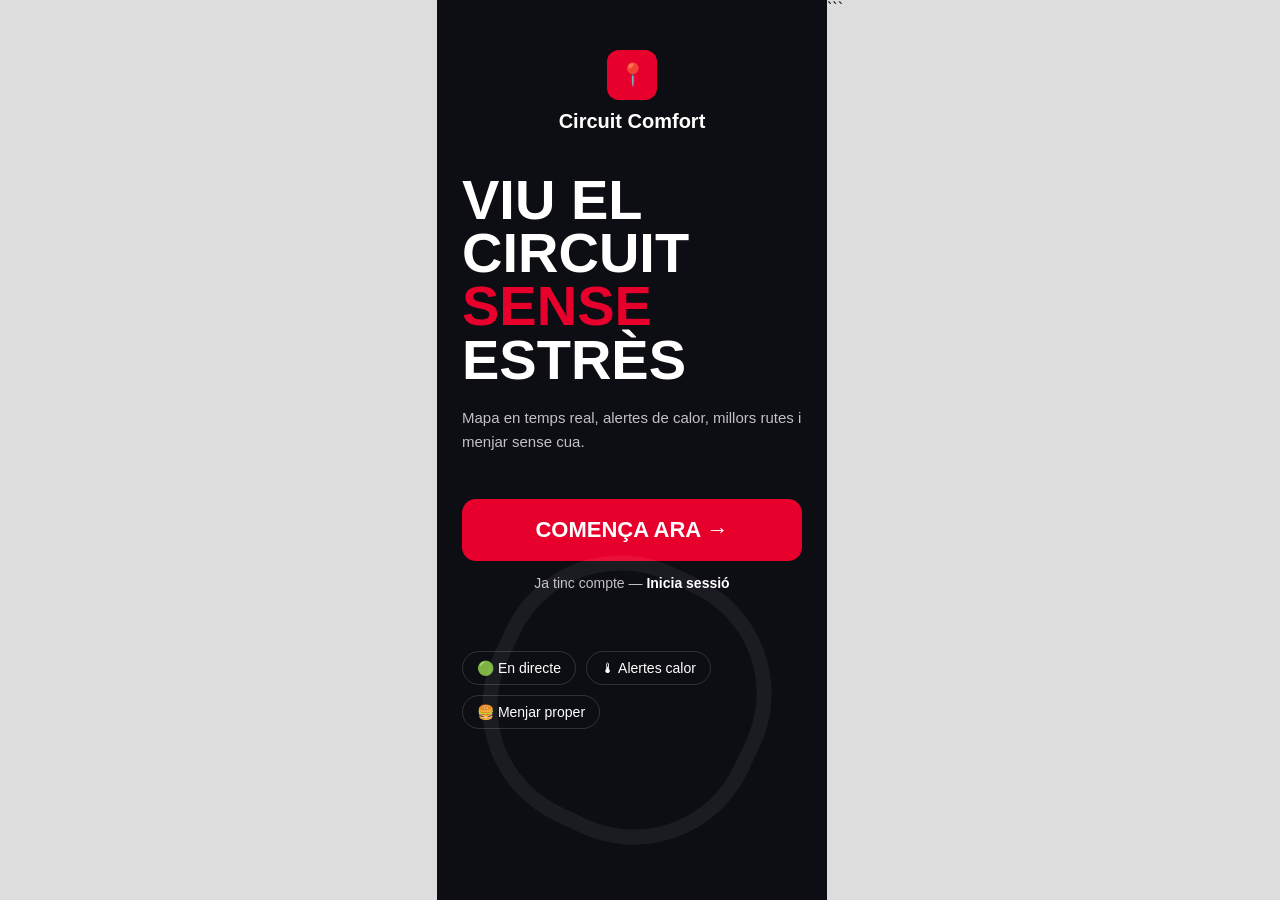
==== commit 3d9ae45f: "Merge branch 'pol' of https://github.com/polvillagrasa/circuit-confort into pol" ====
--- a/index.html
+++ b/index.html
@@ -2,1386 +2,56 @@
 <html lang="ca">
 <head>
 <meta charset="UTF-8">
-<meta name="viewport" content="width=device-width, initial-scale=1.0, maximum-scale=1.0">
+<meta name="viewport" content="width=device-width, initial-scale=1.0">
 <title>Circuit Comfort</title>
-<link href="https://fonts.googleapis.com/css2?family=Barlow+Condensed:wght@400;700;900&family=Barlow:wght@400;500;600;700&display=swap" rel="stylesheet">
-<style>
-  :root {
-    --red: #E8001E;
-    --red-dark: #B50018;
-    --bg: #0A0A0A;
-    --bg2: #111111;
-    --bg3: #1A1A1A;
-    --bg4: #222222;
-    --text: #FFFFFF;
-    --text-muted: #888888;
-    --text-dim: #555;
-    --green: #22C55E;
-    --orange: #F97316;
-    --yellow: #EAB308;
-    --border: #2A2A2A;
-  }
+<link rel="stylesheet" href="css/style.css">
+</head>
 
-  * { margin: 0; padding: 0; box-sizing: border-box; -webkit-tap-highlight-color: transparent; }
+<body>
 
-  body {
-    background: #000;
-    font-family: 'Barlow', sans-serif;
-    color: var(--text);
-    min-height: 100vh;
-    display: flex;
-    justify-content: center;
-    align-items: center;
-  }
+<main class="mobile-frame">
 
-  .phone {
-    width: 390px;
-    height: 844px;
-    background: var(--bg);
-    position: relative;
-    overflow: hidden;
-    border-radius: 40px;
-    box-shadow: 0 0 80px rgba(232,0,30,0.15), 0 0 0 1px #222;
-  }
+<div class="track-shape"></div>
 
-  /* SCREENS */
-  .screen {
-    position: absolute;
-    inset: 0;
-    overflow-y: auto;
-    overflow-x: hidden;
-    display: none;
-    flex-direction: column;
-    scrollbar-width: none;
-    -ms-overflow-style: none;
-  }
-  .screen::-webkit-scrollbar { display: none; }
-  .screen.active { display: flex; }
+<header class="top-brand">
+    <div class="brand-icon">📍</div>
+    <h1 class="brand-name">Circuit Comfort</h1>
+</header>
 
-  /* GLOW BG */
-  .glow-bg {
-    position: absolute;
-    top: -100px;
-    left: 50%;
-    transform: translateX(-50%);
-    width: 300px;
-    height: 300px;
-    background: radial-gradient(circle, rgba(232,0,30,0.35) 0%, transparent 70%);
-    pointer-events: none;
-    z-index: 0;
-  }
+<section class="hero">
+    <h2 class="hero-title">
+        VIU EL <br>
+        CIRCUIT <br>
+        <span>SENSE</span><br>
+        ESTRÈS
+    </h2>
 
-  /* BOTTOM NAV */
-  .bottom-nav {
-    position: absolute;
-    bottom: 0;
-    left: 0;
-    right: 0;
-    height: 72px;
-    background: #111;
-    border-top: 1px solid var(--border);
-    display: flex;
-    align-items: center;
-    justify-content: space-around;
-    padding-bottom: 8px;
-    z-index: 100;
-  }
+    <p class="hero-subtitle">
+        Mapa en temps real, alertes de calor,
+        millors rutes i menjar sense cua.
+    </p>
+</section>
 
-  .nav-item {
-    display: flex;
-    flex-direction: column;
-    align-items: center;
-    gap: 4px;
-    cursor: pointer;
-    opacity: 0.5;
-    transition: opacity 0.2s;
-    padding: 8px 12px;
-    border: none;
-    background: none;
-    color: var(--text);
-  }
-  .nav-item.active { opacity: 1; color: var(--red); }
-  .nav-item span { font-size: 10px; font-weight: 600; letter-spacing: 0.5px; text-transform: uppercase; }
-  .nav-item svg { width: 22px; height: 22px; }
-
-  /* LOGO */
-  .logo-bar {
-    display: flex;
-    align-items: center;
-    gap: 10px;
-    padding: 20px 20px 10px;
-    position: relative;
-    z-index: 1;
-  }
-  .logo-icon {
-    width: 42px;
-    height: 42px;
-    background: var(--red);
-    border-radius: 12px;
-    display: flex;
-    align-items: center;
-    justify-content: center;
-    flex-shrink: 0;
-  }
-  .logo-text { font-family: 'Barlow Condensed', sans-serif; font-size: 22px; font-weight: 700; }
-
-  /* BUTTONS */
-  .btn-primary {
-    width: 100%;
-    padding: 18px;
-    background: var(--red);
-    color: white;
-    border: none;
-    border-radius: 14px;
-    font-family: 'Barlow Condensed', sans-serif;
-    font-size: 18px;
-    font-weight: 700;
-    letter-spacing: 1px;
-    cursor: pointer;
-    display: flex;
-    align-items: center;
-    justify-content: center;
-    gap: 10px;
-    transition: background 0.2s, transform 0.1s;
-  }
-  .btn-primary:active { background: var(--red-dark); transform: scale(0.98); }
-
-  .btn-secondary {
-    width: 100%;
-    padding: 16px;
-    background: transparent;
-    color: white;
-    border: 1.5px solid #333;
-    border-radius: 14px;
-    font-family: 'Barlow Condensed', sans-serif;
-    font-size: 18px;
-    font-weight: 700;
-    letter-spacing: 1px;
-    cursor: pointer;
-    transition: border-color 0.2s;
-  }
-
-  .btn-outline-red {
-    padding: 12px 20px;
-    background: transparent;
-    color: var(--red);
-    border: 1.5px solid var(--red);
-    border-radius: 30px;
-    font-size: 13px;
-    font-weight: 700;
-    letter-spacing: 0.5px;
-    cursor: pointer;
-    text-transform: uppercase;
-  }
-
-  /* INPUTS */
-  .input-group { margin-bottom: 14px; }
-  .input-label { font-size: 11px; font-weight: 600; color: var(--text-muted); letter-spacing: 1px; text-transform: uppercase; margin-bottom: 6px; }
-  .input-field {
-    width: 100%;
-    padding: 14px 16px;
-    background: var(--bg3);
-    border: 1.5px solid var(--border);
-    border-radius: 12px;
-    color: white;
-    font-size: 16px;
-    font-family: 'Barlow', sans-serif;
-    outline: none;
-    transition: border-color 0.2s;
-  }
-  .input-field:focus { border-color: var(--red); }
-
-  /* CARDS */
-  .card {
-    background: var(--bg3);
-    border-radius: 16px;
-    padding: 16px;
-    border: 1px solid var(--border);
-  }
-
-  /* =====================================
-     SCREEN 1 - LANDING
-  ===================================== */
-  #s1 { background: var(--bg); }
-  #s1 .glow-bg { background: radial-gradient(circle, rgba(232,0,30,0.4) 0%, transparent 65%); top: -50px; }
-
-  .s1-logo {
-    width: 64px;
-    height: 64px;
-    background: var(--red);
-    border-radius: 18px;
-    display: flex;
-    align-items: center;
-    justify-content: center;
-    margin: 0 auto 10px;
-  }
-  .s1-brand { font-family: 'Barlow Condensed', sans-serif; font-size: 20px; font-weight: 700; text-align: center; margin-bottom: 40px; }
-
-  .s1-hero {
-    padding: 0 24px;
-    position: relative;
-    z-index: 1;
-  }
-  .s1-headline {
-    font-family: 'Barlow Condensed', sans-serif;
-    font-size: 72px;
-    font-weight: 900;
-    line-height: 0.95;
-    text-transform: uppercase;
-    margin-bottom: 20px;
-  }
-  .s1-headline .accent { color: var(--red); }
-  .s1-sub { font-size: 16px; color: #aaa; line-height: 1.5; margin-bottom: 40px; }
-
-  .s1-cta { padding: 0 24px 30px; position: relative; z-index: 1; }
-  .s1-login { text-align: center; margin-top: 14px; color: #888; font-size: 14px; }
-  .s1-login span { color: white; font-weight: 700; cursor: pointer; }
-
-  .s1-chips { display: flex; gap: 8px; flex-wrap: wrap; padding: 0 24px 30px; position: relative; z-index: 1; }
-  .chip {
-    padding: 8px 14px;
-    border: 1.5px solid #333;
-    border-radius: 30px;
-    font-size: 13px;
-    font-weight: 600;
-    display: flex;
-    align-items: center;
-    gap: 6px;
-    cursor: pointer;
-    transition: border-color 0.2s;
-    background: rgba(255,255,255,0.03);
-  }
-  .chip .dot { width: 8px; height: 8px; border-radius: 50%; background: var(--green); }
-
-  .s1-top { display: flex; flex-direction: column; align-items: center; padding: 60px 24px 20px; position: relative; z-index: 1; }
-
-  /* =====================================
-     SCREEN 2 - LOGIN
-  ===================================== */
-  #s2 .section-label {
-    font-size: 11px;
-    letter-spacing: 2px;
-    font-weight: 600;
-    color: var(--text-muted);
-    text-transform: uppercase;
-    margin-bottom: 8px;
-  }
-  .s2-content {
-    padding: 30px 24px;
-    flex: 1;
-    position: relative;
-    z-index: 1;
-    display: flex;
-    flex-direction: column;
-    justify-content: center;
-  }
-  .s2-title { font-family: 'Barlow Condensed', sans-serif; font-size: 40px; font-weight: 900; margin-bottom: 30px; }
-
-  /* =====================================
-     SCREEN 3 - REGISTRO
-  ===================================== */
-  .s3-content { padding: 20px 24px; flex: 1; position: relative; z-index: 1; }
-  .s3-title { font-family: 'Barlow Condensed', sans-serif; font-size: 38px; font-weight: 900; line-height: 1; margin-bottom: 4px; }
-  .s3-sub { color: #888; font-size: 14px; margin-bottom: 24px; }
-
-  .role-selector { display: flex; gap: 8px; margin-bottom: 24px; overflow-x: auto; padding-bottom: 4px; }
-  .role-chip {
-    padding: 8px 16px;
-    border: 1.5px solid #333;
-    border-radius: 30px;
-    font-size: 13px;
-    font-weight: 700;
-    white-space: nowrap;
-    cursor: pointer;
-    transition: all 0.2s;
-    background: transparent;
-    color: white;
-  }
-  .role-chip.active { background: var(--red); border-color: var(--red); }
-
-  /* =====================================
-     SCREEN 4 - CIRCUIT MAP
-  ===================================== */
-  .main-content { padding: 16px 16px 80px; flex: 1; position: relative; z-index: 1; }
-
-  .search-row { display: flex; gap: 8px; margin-bottom: 16px; }
-  .search-input {
-    flex: 1;
-    padding: 12px 16px;
-    background: var(--bg3);
-    border: 1.5px solid var(--border);
-    border-radius: 12px;
-    color: white;
-    font-size: 15px;
-    font-family: 'Barlow', sans-serif;
-    outline: none;
-  }
-  .btn-go {
-    padding: 12px 20px;
-    background: var(--red);
-    color: white;
-    border: none;
-    border-radius: 12px;
-    font-family: 'Barlow Condensed', sans-serif;
-    font-size: 16px;
-    font-weight: 700;
-    letter-spacing: 1px;
-    cursor: pointer;
-  }
-
-  /* MAP SVG */
-  .map-container {
-    background: #0D1117;
-    border-radius: 16px;
-    padding: 16px;
-    margin-bottom: 12px;
-    border: 1px solid var(--border);
-    position: relative;
-    overflow: hidden;
-  }
-
-  .filter-row { display: flex; gap: 8px; margin-bottom: 14px; overflow-x: auto; padding-bottom: 4px; }
-  .filter-chip {
-    padding: 8px 14px;
-    border: 1.5px solid #333;
-    border-radius: 30px;
-    font-size: 12px;
-    font-weight: 700;
-    white-space: nowrap;
-    cursor: pointer;
-    transition: all 0.2s;
-    background: transparent;
-    color: white;
-    display: flex;
-    align-items: center;
-    gap: 5px;
-  }
-  .filter-chip.active { background: var(--red); border-color: var(--red); }
-
-  .stats-row { display: grid; grid-template-columns: 1fr 1fr 1fr; gap: 8px; margin-bottom: 14px; }
-  .stat-card {
-    background: var(--bg3);
-    border: 1px solid var(--border);
-    border-radius: 14px;
-    padding: 14px 12px;
-  }
-  .stat-label { font-size: 10px; font-weight: 700; letter-spacing: 1px; color: #666; text-transform: uppercase; margin-bottom: 4px; }
-  .stat-value { font-family: 'Barlow Condensed', sans-serif; font-size: 28px; font-weight: 900; }
-  .stat-value.red { color: var(--red); }
-
-  .route-card {
-    background: var(--bg3);
-    border: 1px solid var(--border);
-    border-radius: 16px;
-    padding: 16px;
-    margin-bottom: 10px;
-  }
-  .route-label { font-size: 11px; font-weight: 700; color: var(--red); letter-spacing: 1px; text-transform: uppercase; margin-bottom: 6px; }
-  .route-time { font-family: 'Barlow Condensed', sans-serif; font-size: 36px; font-weight: 900; }
-  .route-time span { font-size: 18px; font-weight: 400; color: #aaa; }
-  .route-meta { display: flex; gap: 20px; margin-top: 10px; }
-  .route-meta-item { }
-  .route-meta-label { font-size: 10px; letter-spacing: 1px; color: #666; text-transform: uppercase; }
-  .route-meta-value { font-size: 15px; font-weight: 700; }
-  .route-meta-value.green { color: var(--green); }
-
-  .poi-card {
-    background: var(--bg3);
-    border: 1px solid var(--border);
-    border-radius: 14px;
-    padding: 14px;
-    margin-bottom: 8px;
-    display: flex;
-    align-items: center;
-    gap: 14px;
-  }
-  .poi-icon {
-    width: 44px;
-    height: 44px;
-    background: rgba(232,0,30,0.15);
-    border-radius: 12px;
-    display: flex;
-    align-items: center;
-    justify-content: center;
-    flex-shrink: 0;
-    font-size: 20px;
-  }
-  .poi-info { flex: 1; }
-  .poi-name { font-size: 15px; font-weight: 700; }
-  .poi-meta { font-size: 12px; color: #888; margin-top: 2px; }
-
-  /* =====================================
-     SCREEN 5 - TRANSPORT
-  ===================================== */
-  .section-title { font-family: 'Barlow Condensed', sans-serif; font-size: 22px; font-weight: 900; letter-spacing: 1px; text-transform: uppercase; text-align: center; margin-bottom: 16px; color: white; }
-
-  .map-placeholder {
-    background: #1a1f2e;
-    border-radius: 16px;
-    height: 180px;
-    margin-bottom: 12px;
-    overflow: hidden;
-    position: relative;
-    border: 1px solid var(--border);
-  }
-
-  .transport-section-title {
-    font-size: 13px;
-    font-weight: 800;
-    letter-spacing: 2px;
-    text-transform: uppercase;
-    color: white;
-    margin-bottom: 10px;
-    display: flex;
-    align-items: center;
-    justify-content: space-between;
-  }
-  .live-badge {
-    background: var(--red);
-    color: white;
-    font-size: 11px;
-    font-weight: 800;
-    padding: 3px 8px;
-    border-radius: 6px;
-    letter-spacing: 1px;
-  }
-
-  .transport-card {
-    background: var(--bg3);
-    border: 1px solid var(--border);
-    border-radius: 14px;
-    padding: 16px;
-    margin-bottom: 8px;
-    display: flex;
-    align-items: center;
-    gap: 14px;
-    cursor: pointer;
-  }
-  .transport-icon {
-    width: 46px;
-    height: 46px;
-    background: var(--red);
-    border-radius: 12px;
-    display: flex;
-    align-items: center;
-    justify-content: center;
-    flex-shrink: 0;
-    font-size: 20px;
-  }
-  .transport-info { flex: 1; }
-  .transport-name { font-size: 14px; font-weight: 800; letter-spacing: 0.5px; text-transform: uppercase; }
-  .transport-detail { font-size: 13px; color: #888; margin-top: 2px; }
-  .transport-warning { font-size: 12px; color: var(--orange); font-weight: 600; margin-top: 4px; }
-  .transport-ok { font-size: 12px; color: var(--green); font-weight: 600; margin-top: 4px; }
-  .transport-time { font-size: 15px; font-weight: 800; text-align: right; }
-  .transport-arrow { color: #444; font-size: 18px; }
-
-  .parking-card {
-    background: var(--bg3);
-    border: 1px solid var(--border);
-    border-radius: 14px;
-    padding: 16px;
-    display: flex;
-    align-items: center;
-    gap: 14px;
-  }
-  .parking-icon {
-    width: 46px;
-    height: 46px;
-    background: var(--bg4);
-    border-radius: 12px;
-    display: flex;
-    align-items: center;
-    justify-content: center;
-    font-size: 20px;
-    flex-shrink: 0;
-  }
-  .parking-percent { font-size: 20px; font-weight: 900; color: var(--red); }
-
-  /* =====================================
-     SCREEN 6 - ALERTES
-  ===================================== */
-  .alert-hero {
-    margin: 16px 16px 12px;
-    border-radius: 20px;
-    overflow: hidden;
-    position: relative;
-  }
-  .alert-hero-bg {
-    background: linear-gradient(135deg, #8B0000, var(--red), #FF4444);
-    padding: 20px;
-    position: relative;
-  }
-  .alert-badge {
-    position: absolute;
-    top: 14px;
-    right: 14px;
-    background: rgba(0,0,0,0.4);
-    border: 1.5px solid rgba(255,255,255,0.3);
-    border-radius: 8px;
-    padding: 5px 10px;
-    font-size: 11px;
-    font-weight: 800;
-    letter-spacing: 1px;
-    display: flex;
-    align-items: center;
-    gap: 5px;
-  }
-  .alert-mini-label { font-size: 10px; letter-spacing: 2px; text-transform: uppercase; font-weight: 700; opacity: 0.8; margin-bottom: 8px; }
-  .alert-title { font-family: 'Barlow Condensed', sans-serif; font-size: 38px; font-weight: 900; line-height: 1; margin-bottom: 12px; }
-  .alert-desc { font-size: 14px; opacity: 0.9; line-height: 1.5; margin-bottom: 16px; }
-  .alert-buttons { display: flex; flex-direction: column; gap: 8px; }
-  .alert-btn-white {
-    width: 100%;
-    padding: 14px;
-    background: white;
-    color: var(--red);
-    border: none;
-    border-radius: 12px;
-    font-family: 'Barlow Condensed', sans-serif;
-    font-size: 15px;
-    font-weight: 800;
-    letter-spacing: 1px;
-    cursor: pointer;
-    text-transform: uppercase;
-  }
-  .alert-btn-dark {
-    width: 100%;
-    padding: 14px;
-    background: rgba(0,0,0,0.3);
-    color: white;
-    border: 1.5px solid rgba(255,255,255,0.3);
-    border-radius: 12px;
-    font-family: 'Barlow Condensed', sans-serif;
-    font-size: 15px;
-    font-weight: 800;
-    letter-spacing: 1px;
-    cursor: pointer;
-    text-transform: uppercase;
-  }
-
-  .hydration-card {
-    background: var(--bg3);
-    border: 1px solid var(--border);
-    border-radius: 16px;
-    padding: 18px;
-    margin: 0 16px 12px;
-  }
-  .hydration-header { display: flex; align-items: center; gap: 12px; margin-bottom: 16px; }
-  .hydration-icon { width: 42px; height: 42px; background: rgba(232,0,30,0.15); border-radius: 12px; display: flex; align-items: center; justify-content: center; font-size: 20px; }
-  .hydration-title { font-size: 14px; font-weight: 800; letter-spacing: 1px; text-transform: uppercase; }
-  .hydration-goal { font-size: 12px; color: #888; }
-  .hydration-value { font-family: 'Barlow Condensed', sans-serif; margin-bottom: 10px; }
-  .hydration-value .big { font-size: 48px; font-weight: 900; }
-  .hydration-value .small { font-size: 22px; color: #666; }
-  .hydration-value .pct { font-size: 16px; font-weight: 700; color: var(--red); float: right; margin-top: 16px; }
-  .progress-bar { height: 8px; background: #2A2A2A; border-radius: 4px; overflow: hidden; margin-bottom: 14px; }
-  .progress-fill { height: 100%; background: var(--red); border-radius: 4px; width: 48%; }
-
-  .health-grid { display: grid; grid-template-columns: 1fr 1fr; gap: 8px; margin: 0 16px 80px; }
-  .health-card {
-    background: var(--bg3);
-    border: 1px solid var(--border);
-    border-radius: 14px;
-    padding: 16px;
-  }
-  .health-card-title { font-size: 12px; font-weight: 800; letter-spacing: 1px; text-transform: uppercase; margin-bottom: 6px; }
-  .health-card-desc { font-size: 12px; color: #888; line-height: 1.4; }
-
-  .mini-label { font-size: 11px; font-weight: 700; letter-spacing: 2px; color: #666; text-transform: uppercase; margin: 0 16px 10px; }
-
-  /* =====================================
-     SCREEN 7 - MENJAR
-  ===================================== */
-  .search-bar {
-    display: flex;
-    align-items: center;
-    gap: 10px;
-    background: var(--bg3);
-    border: 1.5px solid var(--border);
-    border-radius: 14px;
-    padding: 12px 16px;
-    margin-bottom: 12px;
-    cursor: text;
-  }
-  .search-bar input {
-    flex: 1;
-    background: none;
-    border: none;
-    color: white;
-    font-size: 15px;
-    font-family: 'Barlow', sans-serif;
-    outline: none;
-  }
-  .search-bar input::placeholder { color: #555; }
-
-  .best-option-card {
-    background: var(--bg3);
-    border: 1.5px solid var(--red);
-    border-radius: 16px;
-    padding: 14px;
-    margin-bottom: 12px;
-    cursor: pointer;
-  }
-  .best-label { font-size: 11px; font-weight: 800; color: var(--red); letter-spacing: 1px; display: flex; align-items: center; gap: 6px; margin-bottom: 12px; }
-  .best-content { display: flex; gap: 14px; align-items: center; }
-  .best-img {
-    width: 72px;
-    height: 72px;
-    border-radius: 12px;
-    object-fit: cover;
-    background: linear-gradient(135deg, #8B4513, #D2691E);
-    display: flex;
-    align-items: center;
-    justify-content: center;
-    font-size: 32px;
-    flex-shrink: 0;
-  }
-  .best-info { }
-  .best-name { font-size: 18px; font-weight: 700; margin-bottom: 6px; }
-  .best-queue { font-size: 13px; color: var(--green); font-weight: 600; display: flex; align-items: center; gap: 5px; }
-  .best-route { font-size: 12px; color: #888; margin-top: 4px; }
-
-  .food-card {
-    background: var(--bg3);
-    border: 1px solid var(--border);
-    border-radius: 14px;
-    padding: 14px;
-    margin-bottom: 8px;
-    display: flex;
-    align-items: center;
-    gap: 14px;
-    cursor: pointer;
-  }
-  .food-img {
-    width: 60px;
-    height: 60px;
-    border-radius: 10px;
-    background: var(--bg4);
-    display: flex;
-    align-items: center;
-    justify-content: center;
-    font-size: 28px;
-    flex-shrink: 0;
-  }
-  .food-info { flex: 1; }
-  .food-name { font-size: 15px; font-weight: 700; }
-  .food-location { font-size: 12px; color: #888; margin-top: 2px; }
-  .food-icons { display: flex; gap: 4px; margin-top: 4px; font-size: 14px; }
-  .food-time { font-size: 18px; font-weight: 800; color: var(--green); flex-shrink: 0; }
-  .food-time.slow { color: var(--orange); }
-
-  /* =====================================
-     SCREEN 8 - PERFIL
-  ===================================== */
-  .profile-header { display: flex; flex-direction: column; align-items: center; padding: 30px 24px 24px; position: relative; z-index: 1; }
-  .profile-avatar {
-    width: 80px;
-    height: 80px;
-    background: var(--bg3);
-    border-radius: 20px;
-    display: flex;
-    align-items: center;
-    justify-content: center;
-    margin-bottom: 14px;
-    border: 2px solid var(--border);
-    font-size: 36px;
-    overflow: hidden;
-  }
-  .profile-name { font-family: 'Barlow Condensed', sans-serif; font-size: 36px; font-weight: 900; }
-  .profile-event { font-size: 14px; color: #888; }
-
-  .checklist-header {
-    padding: 0 16px 12px;
-    position: relative;
-    z-index: 1;
-  }
-  .checklist-title { font-size: 12px; font-weight: 800; letter-spacing: 2px; text-transform: uppercase; color: white; margin-bottom: 8px; display: flex; justify-content: space-between; align-items: center; }
-  .checklist-count { color: var(--red); }
-  .checklist-progress { height: 4px; background: #2A2A2A; border-radius: 2px; overflow: hidden; }
-  .checklist-fill { height: 100%; background: var(--red); border-radius: 2px; transition: width 0.3s; }
-
-  .checklist-items { padding: 0 16px; position: relative; z-index: 1; }
-  .check-item {
-    background: var(--bg3);
-    border: 1px solid var(--border);
-    border-radius: 14px;
-    padding: 16px;
-    margin-bottom: 8px;
-    display: flex;
-    align-items: center;
-    gap: 14px;
-    cursor: pointer;
-    transition: border-color 0.2s;
-  }
-  .check-item.checked { border-color: #2A3A2A; }
-  .checkbox {
-    width: 26px;
-    height: 26px;
-    border: 2px solid #444;
-    border-radius: 8px;
-    display: flex;
-    align-items: center;
-    justify-content: center;
-    flex-shrink: 0;
-    transition: all 0.2s;
-  }
-  .checkbox.checked { background: var(--red); border-color: var(--red); }
-  .check-label { flex: 1; font-size: 16px; font-weight: 500; }
-  .check-label.checked { color: #888; text-decoration: line-through; }
-  .check-icon { font-size: 20px; opacity: 0.4; }
-
-  .logout-btn {
-    margin: 20px 16px;
-    padding: 14px;
-    background: transparent;
-    border: 2px solid #333;
-    border-radius: 12px;
-    color: white;
-    font-family: 'Barlow Condensed', sans-serif;
-    font-size: 16px;
-    font-weight: 700;
-    letter-spacing: 1px;
-    cursor: pointer;
-    display: flex;
-    align-items: center;
-    justify-content: center;
-    gap: 8px;
-    transition: border-color 0.2s;
-    width: calc(100% - 32px);
-  }
-  .logout-btn:hover { border-color: var(--red); }
-
-  /* Animation */
-  @keyframes fadeIn {
-    from { opacity: 0; transform: translateY(10px); }
-    to { opacity: 1; transform: translateY(0); }
-  }
-  .screen.active > * { animation: fadeIn 0.25s ease forwards; }
-
-  /* Track SVG */
-  .track-svg { width: 100%; }
-
-  /* Map road lines */
-  .road { stroke: #3A3A3A; stroke-width: 8; fill: none; stroke-linecap: round; }
-  .road-highlight { stroke: var(--red); stroke-width: 3; fill: none; stroke-dasharray: 8 5; opacity: 0.7; }
-
-</style>
-</head>
-<body>
-<div class="phone">
-
-  <!-- ===== SCREEN 1: LANDING ===== -->
-  <div id="s1" class="screen active">
-    <div class="glow-bg"></div>
-    <div class="s1-top">
-      <div class="s1-logo">
-        <svg width="32" height="32" viewBox="0 0 24 24" fill="none" stroke="white" stroke-width="2.5" stroke-linecap="round" stroke-linejoin="round"><path d="M21 10c0 7-9 13-9 13s-9-6-9-13a9 9 0 0 1 18 0z"/><circle cx="12" cy="10" r="3"/></svg>
-      </div>
-      <div class="s1-brand">Circuit Comfort</div>
-    </div>
-    <div class="s1-hero">
-      <div class="s1-headline">
-        VIU EL<br>CIRCUIT<br><span class="accent">SENSE</span><br>ESTRÉS
-      </div>
-      <div class="s1-sub">Mapa en temps real, alertes de calor, millors rutes i menjar sense cua al Circuit de Barcelona.</div>
-    </div>
-    <div class="s1-cta">
-      <button class="btn-primary" onclick="goTo('s2')">
-        COMENÇA ARA
-        <svg width="20" height="20" viewBox="0 0 24 24" fill="none" stroke="currentColor" stroke-width="2.5" stroke-linecap="round" stroke-linejoin="round"><line x1="5" y1="12" x2="19" y2="12"/><polyline points="12 5 19 12 12 19"/></svg>
-      </button>
-      <div class="s1-login">Ja tinc compte — <span onclick="goTo('s2')">Inicia sessió</span></div>
-    </div>
-    <div class="s1-chips">
-      <div class="chip"><span class="dot"></span>En directe</div>
-      <div class="chip">🌡️ Alertes calor</div>
-      <div class="chip">🍕 Menjar proper</div>
-    </div>
-  </div>
-
-  <!-- ===== SCREEN 2: LOGIN ===== -->
-  <div id="s2" class="screen">
-    <div class="glow-bg"></div>
-    <div class="logo-bar">
-      <div class="logo-icon"><svg width="20" height="20" viewBox="0 0 24 24" fill="none" stroke="white" stroke-width="2.5" stroke-linecap="round" stroke-linejoin="round"><path d="M21 10c0 7-9 13-9 13s-9-6-9-13a9 9 0 0 1 18 0z"/><circle cx="12" cy="10" r="3"/></svg></div>
-      <div class="logo-text">Circuit Comfort</div>
-    </div>
-    <div class="s2-content">
-      <div class="section-label">BENVINGUT DE NOU</div>
-      <div class="s2-title">INICIA<br>SESSIÓ</div>
-      <div style="color:#888;font-size:14px;margin-bottom:28px;">Accedeix al teu circuit personalitzat i reprèn on ho vas deixar.</div>
-      <div class="input-group">
-        <div class="input-label">CORREU ELECTRÒNIC</div>
-        <input class="input-field" type="email" value="marc@gmail.com" placeholder="correu@exemple.com">
-      </div>
-      <div class="input-group">
-        <div class="input-label">CONTRASENYA</div>
-        <input class="input-field" type="password" value="••••••••" placeholder="Contrasenya">
-      </div>
-      <div style="height:24px;"></div>
-      <button class="btn-primary" onclick="goTo('s4')">ENTRAR AL CIRCUIT</button>
-      <div class="s1-login" style="margin-top:16px;">No tens compte? — <span onclick="goTo('s3')">Registra't gratis</span></div>
-    </div>
-  </div>
-
-  <!-- ===== SCREEN 3: REGISTER ===== -->
-  <div id="s3" class="screen">
-    <div class="glow-bg"></div>
-    <div class="logo-bar">
-      <div class="logo-icon"><svg width="20" height="20" viewBox="0 0 24 24" fill="none" stroke="white" stroke-width="2.5" stroke-linecap="round" stroke-linejoin="round"><path d="M21 10c0 7-9 13-9 13s-9-6-9-13a9 9 0 0 1 18 0z"/><circle cx="12" cy="10" r="3"/></svg></div>
-      <div class="logo-text">Circuit Comfort</div>
-    </div>
-    <div class="s3-content">
-      <div class="section-label" style="font-size:10px;letter-spacing:2px;font-weight:600;color:#888;text-transform:uppercase;margin-bottom:6px;">COMPTE</div>
-      <div class="s3-title">CREA EL<br>TEU PERFIL</div>
-      <div class="s3-sub">Personalitza la teva experiència al circuit.</div>
-      <div class="role-selector">
-        <button class="role-chip active" onclick="selectRole(this)">Pilot</button>
-        <button class="role-chip" onclick="selectRole(this)">Bandera</button>
-        <button class="role-chip" onclick="selectRole(this)">Mecànic</button>
-        <button class="role-chip" onclick="selectRole(this)">Fan</button>
-      </div>
-      <div class="input-group">
-        <div class="input-label">NOM I COGNOM</div>
-        <input class="input-field" type="text" value="Marc Profumo" placeholder="Nom complet">
-      </div>
-      <div class="input-group">
-        <div class="input-label">CORREU ELECTRÒNIC</div>
-        <input class="input-field" type="email" value="marc@gmail.com" placeholder="correu@exemple.com">
-      </div>
-      <div class="input-group">
-        <div class="input-label">CONTRASENYA</div>
-        <input class="input-field" type="password" placeholder="Crea una contrasenya">
-      </div>
-      <div style="height:20px;"></div>
-      <button class="btn-primary" onclick="goTo('s4')">CONTINUAR</button>
-      <div class="s1-login" style="margin-top:14px;">Ja tinc compte — <span onclick="goTo('s2')">Inicia sessió</span></div>
-    </div>
-  </div>
-
-  <!-- ===== SCREEN 4: CIRCUIT MAP ===== -->
-  <div id="s4" class="screen">
-    <div class="glow-bg" style="opacity:0.3;"></div>
-    <div class="logo-bar">
-      <div class="logo-icon"><svg width="20" height="20" viewBox="0 0 24 24" fill="none" stroke="white" stroke-width="2.5" stroke-linecap="round" stroke-linejoin="round"><path d="M21 10c0 7-9 13-9 13s-9-6-9-13a9 9 0 0 1 18 0z"/><circle cx="12" cy="10" r="3"/></svg></div>
-      <div class="logo-text">Circuit Comfort</div>
-    </div>
-    <div class="main-content">
-      <div style="font-size:15px;color:#aaa;margin-bottom:12px;">Troba la teva tribuna...</div>
-      <div class="search-row">
-        <input class="search-input" type="text" placeholder="Tribuna G">
-        <button class="btn-go">ANAR</button>
-      </div>
-
-      <!-- MAP -->
-      <div class="map-container">
-        <svg viewBox="0 0 320 180" class="track-svg" xmlns="http://www.w3.org/2000/svg">
-          <!-- Background -->
-          <rect width="320" height="180" fill="#0D1117"/>
-          <!-- Track outline (Circuit de Barcelona) -->
-          <path d="M 40 130 Q 40 60 80 50 Q 120 40 160 45 Q 200 50 220 55 Q 250 60 260 75 Q 270 90 265 105 Q 260 120 245 125 Q 230 130 220 128 Q 200 125 185 130 Q 165 140 150 135 Q 135 130 120 128 Q 100 125 80 130 Q 60 135 40 130 Z" stroke="#E8001E" stroke-width="14" fill="none" opacity="0.15"/>
-          <path d="M 40 130 Q 40 60 80 50 Q 120 40 160 45 Q 200 50 220 55 Q 250 60 260 75 Q 270 90 265 105 Q 260 120 245 125 Q 230 130 220 128 Q 200 125 185 130 Q 165 140 150 135 Q 135 130 120 128 Q 100 125 80 130 Q 60 135 40 130 Z" stroke="#E8001E" stroke-width="4" fill="none"/>
-          <!-- Route dashed to G -->
-          <line x1="40" y1="130" x2="245" y2="125" stroke="#E8001E" stroke-width="2.5" stroke-dasharray="6 4" opacity="0.8"/>
-          <!-- POI Markers -->
-          <!-- Hydration -->
-          <circle cx="150" cy="42" r="12" fill="#1a4a6e" stroke="#4FB3E8" stroke-width="1.5"/>
-          <text x="150" y="47" text-anchor="middle" font-size="12" fill="white">💧</text>
-          <text x="150" y="32" text-anchor="middle" font-size="8" fill="#4FB3E8" font-weight="bold">Hidratació</text>
-          <!-- WC -->
-          <circle cx="248" cy="78" r="12" fill="#1a3a4a" stroke="#4ECDC4" stroke-width="1.5"/>
-          <text x="248" y="83" text-anchor="middle" font-size="11" fill="white">🚻</text>
-          <text x="265" y="70" text-anchor="middle" font-size="8" fill="#4ECDC4" font-weight="bold">WC</text>
-          <!-- Food truck -->
-          <circle cx="255" cy="125" r="12" fill="#2a2a1a" stroke="#F59E0B" stroke-width="1.5"/>
-          <text x="255" y="130" text-anchor="middle" font-size="11" fill="white">🍔</text>
-          <text x="255" y="148" text-anchor="middle" font-size="8" fill="#F59E0B" font-weight="bold">Food truck</text>
-          <!-- G marker -->
-          <circle cx="40" cy="130" r="13" fill="#E8001E"/>
-          <text x="40" y="135" text-anchor="middle" font-size="11" fill="white" font-weight="bold">G</text>
-        </svg>
-      </div>
-
-      <div class="filter-row">
-        <button class="filter-chip active" onclick="setFilter(this)">Tot</button>
-        <button class="filter-chip" onclick="setFilter(this)">💧 Fonts d'aigua</button>
-        <button class="filter-chip" onclick="setFilter(this)">🏥 Primers auxilis</button>
-        <button class="filter-chip" onclick="setFilter(this)">🚻 WC</button>
-      </div>
-
-      <div class="stats-row">
-        <div class="stat-card">
-          <div class="stat-label">Temperatura</div>
-          <div class="stat-value red">32°C</div>
-        </div>
-        <div class="stat-card">
-          <div class="stat-label">Afluència</div>
-          <div class="stat-value">48k</div>
-        </div>
-        <div class="stat-card">
-          <div class="stat-label">Index UV</div>
-          <div class="stat-value">9/11</div>
-        </div>
-      </div>
-
-      <div class="route-card">
-        <div class="route-label">RUTA MÉS RÀPIDA A TRIBUNA G</div>
-        <div style="display:flex;align-items:center;justify-content:space-between;">
-          <div class="route-time">12 <span>min caminant</span></div>
-          <svg width="24" height="24" fill="none" stroke="#E8001E" stroke-width="2" viewBox="0 0 24 24"><path d="M13 4v10l4-4m0 0-4-4M7 20v-6l-4 4m0 0 4 4"/></svg>
-        </div>
-        <div class="route-meta">
-          <div class="route-meta-item">
-            <div class="route-meta-label">Distància</div>
-            <div class="route-meta-value">850 m</div>
-          </div>
-          <div class="route-meta-item">
-            <div class="route-meta-label">Trànsit</div>
-            <div class="route-meta-value green">Fluït</div>
-          </div>
-        </div>
-      </div>
-
-      <div class="poi-card">
-        <div class="poi-icon">💧</div>
-        <div class="poi-info">
-          <div class="poi-name">Font de la Recta Principal</div>
-          <div class="poi-meta">🚶 2 min • 150m</div>
-        </div>
-        <button class="btn-go" style="padding:10px 14px;font-size:13px;">RUTA</button>
-      </div>
-
-      <div class="poi-card">
-        <div class="poi-icon">💧</div>
-        <div class="poi-info">
-          <div class="poi-name">Punt d'Hidratació T1</div>
-          <div class="poi-meta">🚶 5 min • 420m</div>
-        </div>
-        <button class="btn-go" style="padding:10px 14px;font-size:13px;">RUTA</button>
-      </div>
-    </div>
-
-    <!-- BOTTOM NAV -->
-    <div class="bottom-nav">
-      <button class="nav-item active" onclick="goTo('s4')">
-        <svg viewBox="0 0 24 24" fill="none" stroke="currentColor" stroke-width="2" stroke-linecap="round" stroke-linejoin="round"><path d="M3 9l9-7 9 7v11a2 2 0 0 1-2 2H5a2 2 0 0 1-2-2z"/><polyline points="9 22 9 12 15 12 15 22"/></svg>
-        <span>Circuit</span>
-      </button>
-      <button class="nav-item" onclick="goTo('s5')">
-        <svg viewBox="0 0 24 24" fill="none" stroke="currentColor" stroke-width="2" stroke-linecap="round" stroke-linejoin="round"><polygon points="3 11 22 2 13 21 11 13 3 11"/></svg>
-        <span>Transport</span>
-      </button>
-      <button class="nav-item" onclick="goTo('s6')">
-        <svg viewBox="0 0 24 24" fill="none" stroke="currentColor" stroke-width="2" stroke-linecap="round" stroke-linejoin="round"><path d="M10.29 3.86L1.82 18a2 2 0 0 0 1.71 3h16.94a2 2 0 0 0 1.71-3L13.71 3.86a2 2 0 0 0-3.42 0z"/><line x1="12" y1="9" x2="12" y2="13"/><line x1="12" y1="17" x2="12.01" y2="17"/></svg>
-        <span>Alertes</span>
-      </button>
-      <button class="nav-item" onclick="goTo('s7')">
-        <svg viewBox="0 0 24 24" fill="none" stroke="currentColor" stroke-width="2" stroke-linecap="round" stroke-linejoin="round"><path d="M3 11l19-9-9 19-2-8-8-2z"/></svg>
-        <span>Menjar</span>
-      </button>
-      <button class="nav-item" onclick="goTo('s8')">
-        <svg viewBox="0 0 24 24" fill="none" stroke="currentColor" stroke-width="2" stroke-linecap="round" stroke-linejoin="round"><path d="M20 21v-2a4 4 0 0 0-4-4H8a4 4 0 0 0-4 4v2"/><circle cx="12" cy="7" r="4"/></svg>
-        <span>Perfil</span>
-      </button>
-    </div>
-  </div>
-
-  <!-- ===== SCREEN 5: TRANSPORT ===== -->
-  <div id="s5" class="screen">
-    <div class="glow-bg" style="opacity:0.2;"></div>
-    <div class="logo-bar">
-      <div class="logo-icon"><svg width="20" height="20" viewBox="0 0 24 24" fill="none" stroke="white" stroke-width="2.5" stroke-linecap="round" stroke-linejoin="round"><path d="M21 10c0 7-9 13-9 13s-9-6-9-13a9 9 0 0 1 18 0z"/><circle cx="12" cy="10" r="3"/></svg></div>
-      <div class="logo-text">Circuit Comfort</div>
-    </div>
-    <div class="main-content">
-      <div class="section-title">COM ARRIBAR</div>
-
-      <!-- Mini map -->
-      <div class="map-placeholder">
-        <svg viewBox="0 0 370 180" width="100%" height="100%" xmlns="http://www.w3.org/2000/svg">
-          <rect width="370" height="180" fill="#1a1f2e"/>
-          <!-- Roads -->
-          <line x1="0" y1="90" x2="370" y2="90" stroke="#2A2F3E" stroke-width="20"/>
-          <line x1="185" y1="0" x2="185" y2="180" stroke="#2A2F3E" stroke-width="12"/>
-          <line x1="50" y1="0" x2="300" y2="180" stroke="#2A2F3E" stroke-width="8"/>
-          <!-- Route line -->
-          <line x1="80" y1="140" x2="250" y2="65" stroke="#E8001E" stroke-width="3" stroke-dasharray="8 5"/>
-          <!-- Points -->
-          <circle cx="80" cy="140" r="8" fill="#22C55E"/>
-          <circle cx="250" cy="65" r="10" fill="#E8001E"/>
-          <text x="250" y="52" text-anchor="middle" font-size="10" fill="white" font-weight="bold">Circuit BCN</text>
-          <!-- Road labels -->
-          <text x="185" y="108" text-anchor="middle" font-size="9" fill="#4A5568">AP-7</text>
-          <text x="100" y="85" text-anchor="middle" font-size="9" fill="#4A5568">C-17</text>
-        </svg>
-      </div>
-
-      <button class="btn-primary" style="margin-bottom:20px;">
-        <svg width="18" height="18" fill="none" stroke="currentColor" stroke-width="2" viewBox="0 0 24 24"><polygon points="3 11 22 2 13 21 11 13 3 11"/></svg>
-        RUTA MÉS RÀPIDA
-      </button>
-
-      <div class="transport-section-title">
-        Transport Públic
-        <span class="live-badge">LIVE</span>
-      </div>
-
-      <div class="transport-card">
-        <div class="transport-icon">🚆</div>
-        <div class="transport-info">
-          <div class="transport-name">Tren (R2 Nord)</div>
-          <div class="transport-detail">Destinació: Montmeló</div>
-          <div class="transport-warning">⚠️ Retards de 15 min</div>
-        </div>
-        <div>
-          <div class="transport-time">12 min</div>
-          <div class="transport-arrow">›</div>
-        </div>
-      </div>
-
-      <div class="transport-card" style="margin-bottom:20px;">
-        <div class="transport-icon">🚌</div>
-        <div class="transport-info">
-          <div class="transport-name">Bus (Sagalés)</div>
-          <div class="transport-detail">Servei especial Circuit</div>
-          <div class="transport-ok">● Cada 20 min (Fluid)</div>
-        </div>
-        <div>
-          <div class="transport-time">4 min</div>
-          <div class="transport-arrow">›</div>
-        </div>
-      </div>
-
-      <div class="transport-section-title">Vehicle Privat</div>
-
-      <div class="parking-card">
-        <div class="parking-icon">🚗</div>
-        <div style="flex:1;">
-          <div style="font-size:14px;font-weight:800;text-transform:uppercase;letter-spacing:0.5px;">Accés Pàrquing C</div>
-          <div style="font-size:12px;color:#888;margin-top:3px;">Via AP-7 / C-17</div>
-          <div style="font-size:12px;color:var(--orange);font-weight:600;margin-top:4px;">⚠️ Trànsit moderat</div>
-        </div>
-        <div style="text-align:right;">
-          <div style="font-size:11px;color:#888;">Plantes lliures</div>
-          <div class="parking-percent">82%</div>
-        </div>
-      </div>
-    </div>
-
-    <div class="bottom-nav">
-      <button class="nav-item" onclick="goTo('s4')">
-        <svg viewBox="0 0 24 24" fill="none" stroke="currentColor" stroke-width="2" stroke-linecap="round" stroke-linejoin="round"><path d="M3 9l9-7 9 7v11a2 2 0 0 1-2 2H5a2 2 0 0 1-2-2z"/><polyline points="9 22 9 12 15 12 15 22"/></svg>
-        <span>Circuit</span>
-      </button>
-      <button class="nav-item active" onclick="goTo('s5')">
-        <svg viewBox="0 0 24 24" fill="none" stroke="currentColor" stroke-width="2" stroke-linecap="round" stroke-linejoin="round"><polygon points="3 11 22 2 13 21 11 13 3 11"/></svg>
-        <span>Transport</span>
-      </button>
-      <button class="nav-item" onclick="goTo('s6')">
-        <svg viewBox="0 0 24 24" fill="none" stroke="currentColor" stroke-width="2" stroke-linecap="round" stroke-linejoin="round"><path d="M10.29 3.86L1.82 18a2 2 0 0 0 1.71 3h16.94a2 2 0 0 0 1.71-3L13.71 3.86a2 2 0 0 0-3.42 0z"/><line x1="12" y1="9" x2="12" y2="13"/><line x1="12" y1="17" x2="12.01" y2="17"/></svg>
-        <span>Alertes</span>
-      </button>
-      <button class="nav-item" onclick="goTo('s7')">
-        <svg viewBox="0 0 24 24" fill="none" stroke="currentColor" stroke-width="2" stroke-linecap="round" stroke-linejoin="round"><path d="M3 11l19-9-9 19-2-8-8-2z"/></svg>
-        <span>Menjar</span>
-      </button>
-      <button class="nav-item" onclick="goTo('s8')">
-        <svg viewBox="0 0 24 24" fill="none" stroke="currentColor" stroke-width="2" stroke-linecap="round" stroke-linejoin="round"><path d="M20 21v-2a4 4 0 0 0-4-4H8a4 4 0 0 0-4 4v2"/><circle cx="12" cy="7" r="4"/></svg>
-        <span>Perfil</span>
-      </button>
-    </div>
-  </div>
-
-  <!-- ===== SCREEN 6: ALERTES ===== -->
-  <div id="s6" class="screen">
-    <div class="glow-bg" style="background:radial-gradient(circle, rgba(232,0,30,0.3) 0%, transparent 70%);"></div>
-    <div class="logo-bar">
-      <div class="logo-icon"><svg width="20" height="20" viewBox="0 0 24 24" fill="none" stroke="white" stroke-width="2.5" stroke-linecap="round" stroke-linejoin="round"><path d="M21 10c0 7-9 13-9 13s-9-6-9-13a9 9 0 0 1 18 0z"/><circle cx="12" cy="10" r="3"/></svg></div>
-      <div class="logo-text">Circuit Comfort</div>
-    </div>
-    <div style="text-align:center;font-family:'Barlow Condensed',sans-serif;font-size:22px;font-weight:900;letter-spacing:2px;text-transform:uppercase;position:relative;z-index:1;padding-bottom:4px;">ALERTES</div>
-
-    <div class="alert-hero">
-      <div class="alert-hero-bg">
-        <div class="alert-badge">⚠️ EXTREM</div>
-        <div class="alert-mini-label">Alerta de Calor</div>
-        <div class="alert-title">NIVELL EXTREM DETECTAT</div>
-        <div class="alert-desc">Risc molt alt per cops de calor. Busqueu ombres immediatament i hidrateu-vos cada 15 minuts.</div>
-        <div class="alert-buttons">
-          <button class="alert-btn-white">VEURE RECOMANACIONS</button>
-          <button class="alert-btn-dark">PUNTS D'AIGUA PROPERS</button>
-        </div>
-      </div>
-    </div>
-
-    <div class="mini-label">EL TEU ESTAT</div>
-
-    <div class="hydration-card">
-      <div class="hydration-header">
-        <div class="hydration-icon">💧</div>
-        <div>
-          <div class="hydration-title">Seguiment Hidratació</div>
-          <div class="hydration-goal">Objectiu: 2.5L / DIA</div>
-        </div>
-      </div>
-      <div class="hydration-value">
-        <span class="big">1.2</span><span class="small">/2.5L</span>
-        <span class="pct">48%</span>
-      </div>
-      <div class="progress-bar"><div class="progress-fill"></div></div>
-      <button class="btn-primary" style="font-size:14px;">🔔 RECORDA'M BEURE CADA 30 MIN</button>
-    </div>
-
-    <div class="mini-label" style="margin-top:16px;">CONSELLS DE SALUT</div>
-
-    <div class="health-grid">
-      <div class="health-card">
-        <div class="health-card-title">ZONES D'OMBRA</div>
-        <div class="health-card-desc">Localitza les carpes de descans.</div>
-      </div>
-      <div class="health-card">
-        <div class="health-card-title">POST MÈDIC</div>
-        <div class="health-card-desc">A 200m de la teva posició.</div>
-      </div>
-    </div>
-
-    <div class="bottom-nav">
-      <button class="nav-item" onclick="goTo('s4')">
-        <svg viewBox="0 0 24 24" fill="none" stroke="currentColor" stroke-width="2" stroke-linecap="round" stroke-linejoin="round"><path d="M3 9l9-7 9 7v11a2 2 0 0 1-2 2H5a2 2 0 0 1-2-2z"/><polyline points="9 22 9 12 15 12 15 22"/></svg>
-        <span>Circuit</span>
-      </button>
-      <button class="nav-item" onclick="goTo('s5')">
-        <svg viewBox="0 0 24 24" fill="none" stroke="currentColor" stroke-width="2" stroke-linecap="round" stroke-linejoin="round"><polygon points="3 11 22 2 13 21 11 13 3 11"/></svg>
-        <span>Transport</span>
-      </button>
-      <button class="nav-item active" onclick="goTo('s6')">
-        <svg viewBox="0 0 24 24" fill="none" stroke="currentColor" stroke-width="2" stroke-linecap="round" stroke-linejoin="round"><path d="M10.29 3.86L1.82 18a2 2 0 0 0 1.71 3h16.94a2 2 0 0 0 1.71-3L13.71 3.86a2 2 0 0 0-3.42 0z"/><line x1="12" y1="9" x2="12" y2="13"/><line x1="12" y1="17" x2="12.01" y2="17"/></svg>
-        <span>Alertes</span>
-      </button>
-      <button class="nav-item" onclick="goTo('s7')">
-        <svg viewBox="0 0 24 24" fill="none" stroke="currentColor" stroke-width="2" stroke-linecap="round" stroke-linejoin="round"><path d="M3 11l19-9-9 19-2-8-8-2z"/></svg>
-        <span>Menjar</span>
-      </button>
-      <button class="nav-item" onclick="goTo('s8')">
-        <svg viewBox="0 0 24 24" fill="none" stroke="currentColor" stroke-width="2" stroke-linecap="round" stroke-linejoin="round"><path d="M20 21v-2a4 4 0 0 0-4-4H8a4 4 0 0 0-4 4v2"/><circle cx="12" cy="7" r="4"/></svg>
-        <span>Perfil</span>
-      </button>
-    </div>
-  </div>
-
-  <!-- ===== SCREEN 7: MENJAR ===== -->
-  <div id="s7" class="screen">
-    <div class="glow-bg" style="opacity:0.2;"></div>
-    <div class="logo-bar">
-      <div class="logo-icon"><svg width="20" height="20" viewBox="0 0 24 24" fill="none" stroke="white" stroke-width="2.5" stroke-linecap="round" stroke-linejoin="round"><path d="M21 10c0 7-9 13-9 13s-9-6-9-13a9 9 0 0 1 18 0z"/><circle cx="12" cy="10" r="3"/></svg></div>
-      <div class="logo-text">Circuit Comfort</div>
-    </div>
-    <div class="main-content">
-      <div class="search-bar">
-        <svg width="18" height="18" fill="none" stroke="#888" stroke-width="2" viewBox="0 0 24 24"><circle cx="11" cy="11" r="8"/><line x1="21" y1="21" x2="16.65" y2="16.65"/></svg>
-        <input type="text" placeholder="Busca menjar sense cues...">
-      </div>
-
-      <div class="filter-row">
-        <button class="filter-chip active" onclick="setFilter(this)">Tot</button>
-        <button class="filter-chip" onclick="setFilter(this)">🍕 Pizza</button>
-        <button class="filter-chip" onclick="setFilter(this)">🥗 Vegetarià</button>
-        <button class="filter-chip" onclick="setFilter(this)">🍦 Gelats</button>
-      </div>
-
-      <div class="best-option-card">
-        <div class="best-label">⭐ MILLOR OPCIÓ ARA MATEIX</div>
-        <div class="best-content">
-          <div class="best-img">🍕</div>
-          <div class="best-info">
-            <div class="best-name">Food Truck Pizza</div>
-            <div class="best-queue">⏱ Cua baixa (5 min)</div>
-            <div class="best-route">↓ Ruta ombrejada disponible</div>
-          </div>
-        </div>
-      </div>
-
-      <div style="font-size:15px;font-weight:700;margin-bottom:12px;">Opcions properes</div>
-
-      <div class="food-card">
-        <div class="food-img">🍔</div>
-        <div class="food-info">
-          <div class="food-name">Burger Station</div>
-          <div class="food-location">Tribuna G</div>
-          <div class="food-icons">🚫 ☀️</div>
-        </div>
-        <div class="food-time">8 min</div>
-      </div>
-
-      <div class="food-card">
-        <div class="food-img">🌭</div>
-        <div class="food-info">
-          <div class="food-name">Frankfurt Corner</div>
-          <div class="food-location">Zona Fan Village</div>
-          <div class="food-icons">↓</div>
-        </div>
-        <div class="food-time slow">25 min</div>
-      </div>
-
-      <div class="food-card">
-        <div class="food-img">🍦</div>
-        <div class="food-info">
-          <div class="food-name">Gelateria Circuit</div>
-          <div class="food-location">Paddock Area</div>
-          <div class="food-icons">🚫</div>
-        </div>
-        <div class="food-time">3 min</div>
-      </div>
-    </div>
-
-    <div class="bottom-nav">
-      <button class="nav-item" onclick="goTo('s4')">
-        <svg viewBox="0 0 24 24" fill="none" stroke="currentColor" stroke-width="2" stroke-linecap="round" stroke-linejoin="round"><path d="M3 9l9-7 9 7v11a2 2 0 0 1-2 2H5a2 2 0 0 1-2-2z"/><polyline points="9 22 9 12 15 12 15 22"/></svg>
-        <span>Circuit</span>
-      </button>
-      <button class="nav-item" onclick="goTo('s5')">
-        <svg viewBox="0 0 24 24" fill="none" stroke="currentColor" stroke-width="2" stroke-linecap="round" stroke-linejoin="round"><polygon points="3 11 22 2 13 21 11 13 3 11"/></svg>
-        <span>Transport</span>
-      </button>
-      <button class="nav-item" onclick="goTo('s6')">
-        <svg viewBox="0 0 24 24" fill="none" stroke="currentColor" stroke-width="2" stroke-linecap="round" stroke-linejoin="round"><path d="M10.29 3.86L1.82 18a2 2 0 0 0 1.71 3h16.94a2 2 0 0 0 1.71-3L13.71 3.86a2 2 0 0 0-3.42 0z"/><line x1="12" y1="9" x2="12" y2="13"/><line x1="12" y1="17" x2="12.01" y2="17"/></svg>
-        <span>Alertes</span>
-      </button>
-      <button class="nav-item active" onclick="goTo('s7')">
-        <svg viewBox="0 0 24 24" fill="none" stroke="currentColor" stroke-width="2" stroke-linecap="round" stroke-linejoin="round"><path d="M3 11l19-9-9 19-2-8-8-2z"/></svg>
-        <span>Menjar</span>
-      </button>
-      <button class="nav-item" onclick="goTo('s8')">
-        <svg viewBox="0 0 24 24" fill="none" stroke="currentColor" stroke-width="2" stroke-linecap="round" stroke-linejoin="round"><path d="M20 21v-2a4 4 0 0 0-4-4H8a4 4 0 0 0-4 4v2"/><circle cx="12" cy="7" r="4"/></svg>
-        <span>Perfil</span>
-      </button>
-    </div>
-  </div>
-
-  <!-- ===== SCREEN 8: PERFIL ===== -->
-  <div id="s8" class="screen">
-    <div class="glow-bg" style="opacity:0.25;"></div>
-
-    <div class="profile-header">
-      <div class="profile-avatar">🏎️</div>
-      <div class="profile-name">Hola Marc!</div>
-      <div class="profile-event">GP Espanya · Circuit de Barcelona-Catalunya</div>
-    </div>
-
-    <div class="checklist-header">
-      <div class="checklist-title">
-        <span>Checklist Pre-Esdeveniment</span>
-        <span class="checklist-count" id="checkCount">1/5 COMPLETATS</span>
-      </div>
-      <div class="checklist-progress">
-        <div class="checklist-fill" id="checkFill" style="width:20%;"></div>
-      </div>
-    </div>
-
-    <div class="checklist-items">
-      <div class="check-item checked" onclick="toggleCheck(this)">
-        <div class="checkbox checked">✓</div>
-        <div class="check-label checked">Entrades</div>
-        <div class="check-icon">🎫</div>
-      </div>
-      <div class="check-item" onclick="toggleCheck(this)">
-        <div class="checkbox"></div>
-        <div class="check-label">Aigua</div>
-        <div class="check-icon">💧</div>
-      </div>
-      <div class="check-item" onclick="toggleCheck(this)">
-        <div class="checkbox"></div>
-        <div class="check-label">Crema solar +50 SPF</div>
-        <div class="check-icon">☀️</div>
-      </div>
-      <div class="check-item" onclick="toggleCheck(this)">
-        <div class="checkbox"></div>
-        <div class="check-label">Sabates còmodes</div>
-        <div class="check-icon">👟</div>
-      </div>
-      <div class="check-item" onclick="toggleCheck(this)">
-        <div class="checkbox"></div>
-        <div class="check-label">Gorra</div>
-        <div class="check-icon">🧢</div>
-      </div>
-    </div>
-
-    <button class="logout-btn" onclick="goTo('s1')">
-      Log out →
+<section class="cta-area">
+    <button id="startButton" class="cta-button">
+        COMENÇA ARA →
     </button>
 
-    <div style="height:80px;"></div>
+    <p class="login-text">
+        Ja tinc compte —
+        <a href="pages/login.html">Inicia sessió</a>
+    </p>
+</section>
 
-    <div class="bottom-nav">
-      <button class="nav-item" onclick="goTo('s4')">
-        <svg viewBox="0 0 24 24" fill="none" stroke="currentColor" stroke-width="2" stroke-linecap="round" stroke-linejoin="round"><path d="M3 9l9-7 9 7v11a2 2 0 0 1-2 2H5a2 2 0 0 1-2-2z"/><polyline points="9 22 9 12 15 12 15 22"/></svg>
-        <span>Circuit</span>
-      </button>
-      <button class="nav-item" onclick="goTo('s5')">
-        <svg viewBox="0 0 24 24" fill="none" stroke="currentColor" stroke-width="2" stroke-linecap="round" stroke-linejoin="round"><polygon points="3 11 22 2 13 21 11 13 3 11"/></svg>
-        <span>Transport</span>
-      </button>
-      <button class="nav-item" onclick="goTo('s6')">
-        <svg viewBox="0 0 24 24" fill="none" stroke="currentColor" stroke-width="2" stroke-linecap="round" stroke-linejoin="round"><path d="M10.29 3.86L1.82 18a2 2 0 0 0 1.71 3h16.94a2 2 0 0 0 1.71-3L13.71 3.86a2 2 0 0 0-3.42 0z"/><line x1="12" y1="9" x2="12" y2="13"/><line x1="12" y1="17" x2="12.01" y2="17"/></svg>
-        <span>Alertes</span>
-      </button>
-      <button class="nav-item" onclick="goTo('s7')">
-        <svg viewBox="0 0 24 24" fill="none" stroke="currentColor" stroke-width="2" stroke-linecap="round" stroke-linejoin="round"><path d="M3 11l19-9-9 19-2-8-8-2z"/></svg>
-        <span>Menjar</span>
-      </button>
-      <button class="nav-item active" onclick="goTo('s8')">
-        <svg viewBox="0 0 24 24" fill="none" stroke="currentColor" stroke-width="2" stroke-linecap="round" stroke-linejoin="round"><path d="M20 21v-2a4 4 0 0 0-4-4H8a4 4 0 0 0-4 4v2"/><circle cx="12" cy="7" r="4"/></svg>
-        <span>Perfil</span>
-      </button>
-    </div>
-  </div>
+<section class="chips">
+    <div class="chip">🟢 En directe</div>
+    <div class="chip">🌡 Alertes calor</div>
+    <div class="chip">🍔 Menjar proper</div>
+</section>
 
-</div>
+</main>
 
-<script>
-  function goTo(id) {
-    document.querySelectorAll('.screen').forEach(s => {
-      s.classList.remove('active');
-      s.scrollTop = 0;
-    });
-    document.getElementById(id).classList.add('active');
-  }
-
-  function selectRole(el) {
-    el.closest('.role-selector').querySelectorAll('.role-chip').forEach(c => c.classList.remove('active'));
-    el.classList.add('active');
-  }
-
-  function setFilter(el) {
-    el.closest('.filter-row').querySelectorAll('.filter-chip').forEach(c => c.classList.remove('active'));
-    el.classList.add('active');
-  }
-
-  function toggleCheck(item) {
-    const cb = item.querySelector('.checkbox');
-    const label = item.querySelector('.check-label');
-    const isChecked = cb.classList.contains('checked');
-
-    if (isChecked) {
-      cb.classList.remove('checked');
-      cb.textContent = '';
-      label.classList.remove('checked');
-      item.classList.remove('checked');
-    } else {
-      cb.classList.add('checked');
-      cb.textContent = '✓';
-      label.classList.add('checked');
-      item.classList.add('checked');
-    }
-
-    // Update counter
-    const items = document.querySelectorAll('#s8 .check-item');
-    const checked = document.querySelectorAll('#s8 .check-item.checked').length;
-    const total = items.length;
-    document.getElementById('checkCount').textContent = `${checked}/${total} COMPLETATS`;
-    document.getElementById('checkFill').style.width = `${(checked/total)*100}%`;
-  }
-</script>
+<script src="js/main.js"></script>
 </body>
 </html>
+```
--- a/css/style.css
+++ b/css/style.css
@@ -0,0 +1,136 @@
+:root{
+    --black:#0D0D14;
+    --red:#E8002D;
+    --white:#FFFFFF;
+    --gray:rgba(255,255,255,.75);
+}
+
+*{
+    margin:0;
+    padding:0;
+    box-sizing:border-box;
+}
+
+body{
+    font-family:Arial, Helvetica, sans-serif;
+    background:#ddd;
+    display:flex;
+    justify-content:center;
+}
+
+.mobile-frame{
+    width:390px;
+    min-height:100vh;
+    background:var(--black);
+    color:var(--white);
+    padding:30px 25px;
+    position:relative;
+    overflow:hidden;
+}
+
+.track-shape{
+    position:absolute;
+    width:280px;
+    height:280px;
+    border:15px solid rgba(255,255,255,.06);
+    border-radius:45%;
+    bottom:60px;
+    left:50px;
+    transform:rotate(25deg);
+}
+
+.top-brand{
+    text-align:center;
+    margin-top:20px;
+}
+
+.brand-icon{
+    width:50px;
+    height:50px;
+    margin:auto;
+    border-radius:12px;
+    background:var(--red);
+    display:flex;
+    align-items:center;
+    justify-content:center;
+    font-size:22px;
+}
+
+.brand-name{
+    margin-top:10px;
+    font-size:20px;
+    font-weight:bold;
+}
+
+.hero{
+    margin-top:40px;
+}
+
+.hero-title{
+    font-size:56px;
+    font-weight:900;
+    line-height:.95;
+}
+
+.hero-title span{
+    color:var(--red);
+}
+
+.hero-subtitle{
+    margin-top:20px;
+    color:var(--gray);
+    line-height:1.6;
+    font-size:15px;
+}
+
+.cta-area{
+    margin-top:45px;
+}
+
+.cta-button{
+    width:100%;
+    padding:18px;
+    border:none;
+    border-radius:14px;
+    background:var(--red);
+    color:var(--white);
+    font-size:22px;
+    font-weight:bold;
+    cursor:pointer;
+}
+
+.login-text{
+    text-align:center;
+    margin-top:14px;
+    font-size:14px;
+    color:var(--gray);
+}
+
+.login-text a{
+    color:var(--white);
+    text-decoration:none;
+    font-weight:bold;
+}
+
+.chips{
+    margin-top:60px;
+    display:flex;
+    flex-wrap:wrap;
+    gap:10px;
+}
+
+.chip{
+    border:1px solid rgba(255,255,255,.15);
+    padding:8px 14px;
+    border-radius:30px;
+    font-size:14px;
+}
+
+.input{ 
+    width:100%; 
+    padding:15px; 
+    border:none; 
+    border-radius:12px; 
+    background:#1a1a24; 
+    color:white; 
+    font-size:15px; }
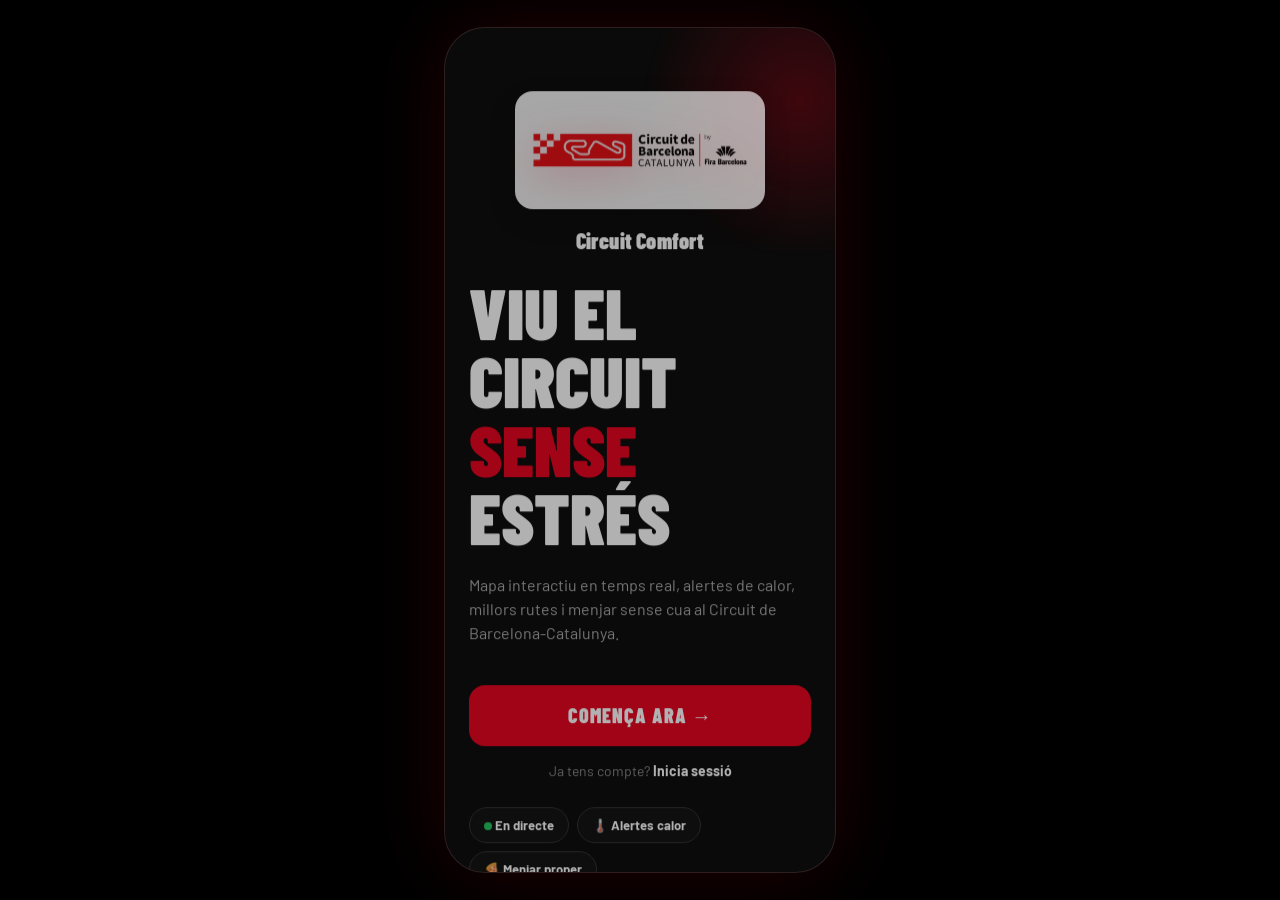
==== commit c0ae28d2: "Primer commit" ====
--- a/index.html
+++ b/index.html
@@ -1,57 +1,11 @@
 <!DOCTYPE html>
 <html lang="ca">
 <head>
-<meta charset="UTF-8">
-<meta name="viewport" content="width=device-width, initial-scale=1.0">
-<title>Circuit Comfort</title>
-<link rel="stylesheet" href="css/style.css">
+  <meta charset="UTF-8">
+  <meta http-equiv="refresh" content="0; url=index/index.html">
+  <title>Circuit Comfort</title>
 </head>
-
 <body>
-
-<main class="mobile-frame">
-
-<div class="track-shape"></div>
-
-<header class="top-brand">
-    <div class="brand-icon">📍</div>
-    <h1 class="brand-name">Circuit Comfort</h1>
-</header>
-
-<section class="hero">
-    <h2 class="hero-title">
-        VIU EL <br>
-        CIRCUIT <br>
-        <span>SENSE</span><br>
-        ESTRÈS
-    </h2>
-
-    <p class="hero-subtitle">
-        Mapa en temps real, alertes de calor,
-        millors rutes i menjar sense cua.
-    </p>
-</section>
-
-<section class="cta-area">
-    <button id="startButton" class="cta-button">
-        COMENÇA ARA →
-    </button>
-
-    <p class="login-text">
-        Ja tinc compte —
-        <a href="pages/login.html">Inicia sessió</a>
-    </p>
-</section>
-
-<section class="chips">
-    <div class="chip">🟢 En directe</div>
-    <div class="chip">🌡 Alertes calor</div>
-    <div class="chip">🍔 Menjar proper</div>
-</section>
-
-</main>
-
-<script src="js/main.js"></script>
+  <a href="index/index.html">Obrir Circuit Comfort</a>
 </body>
 </html>
-```
